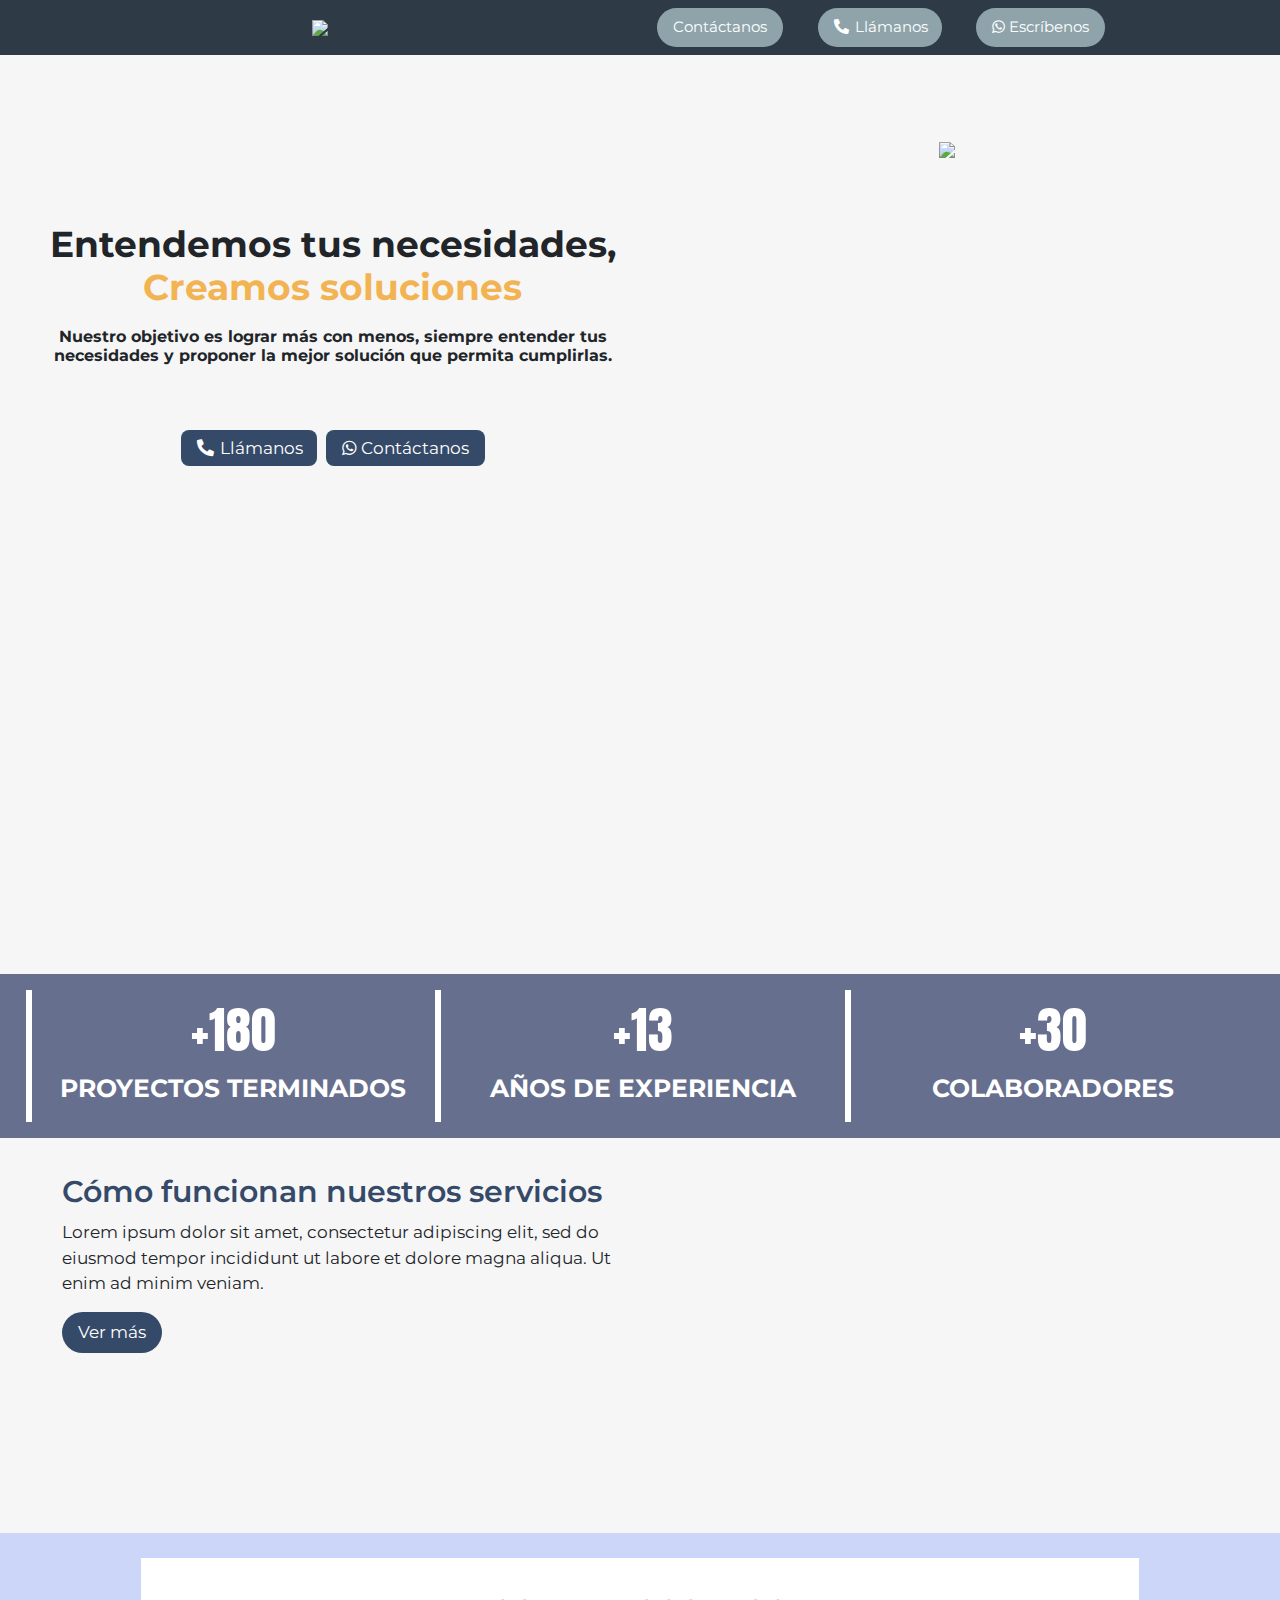
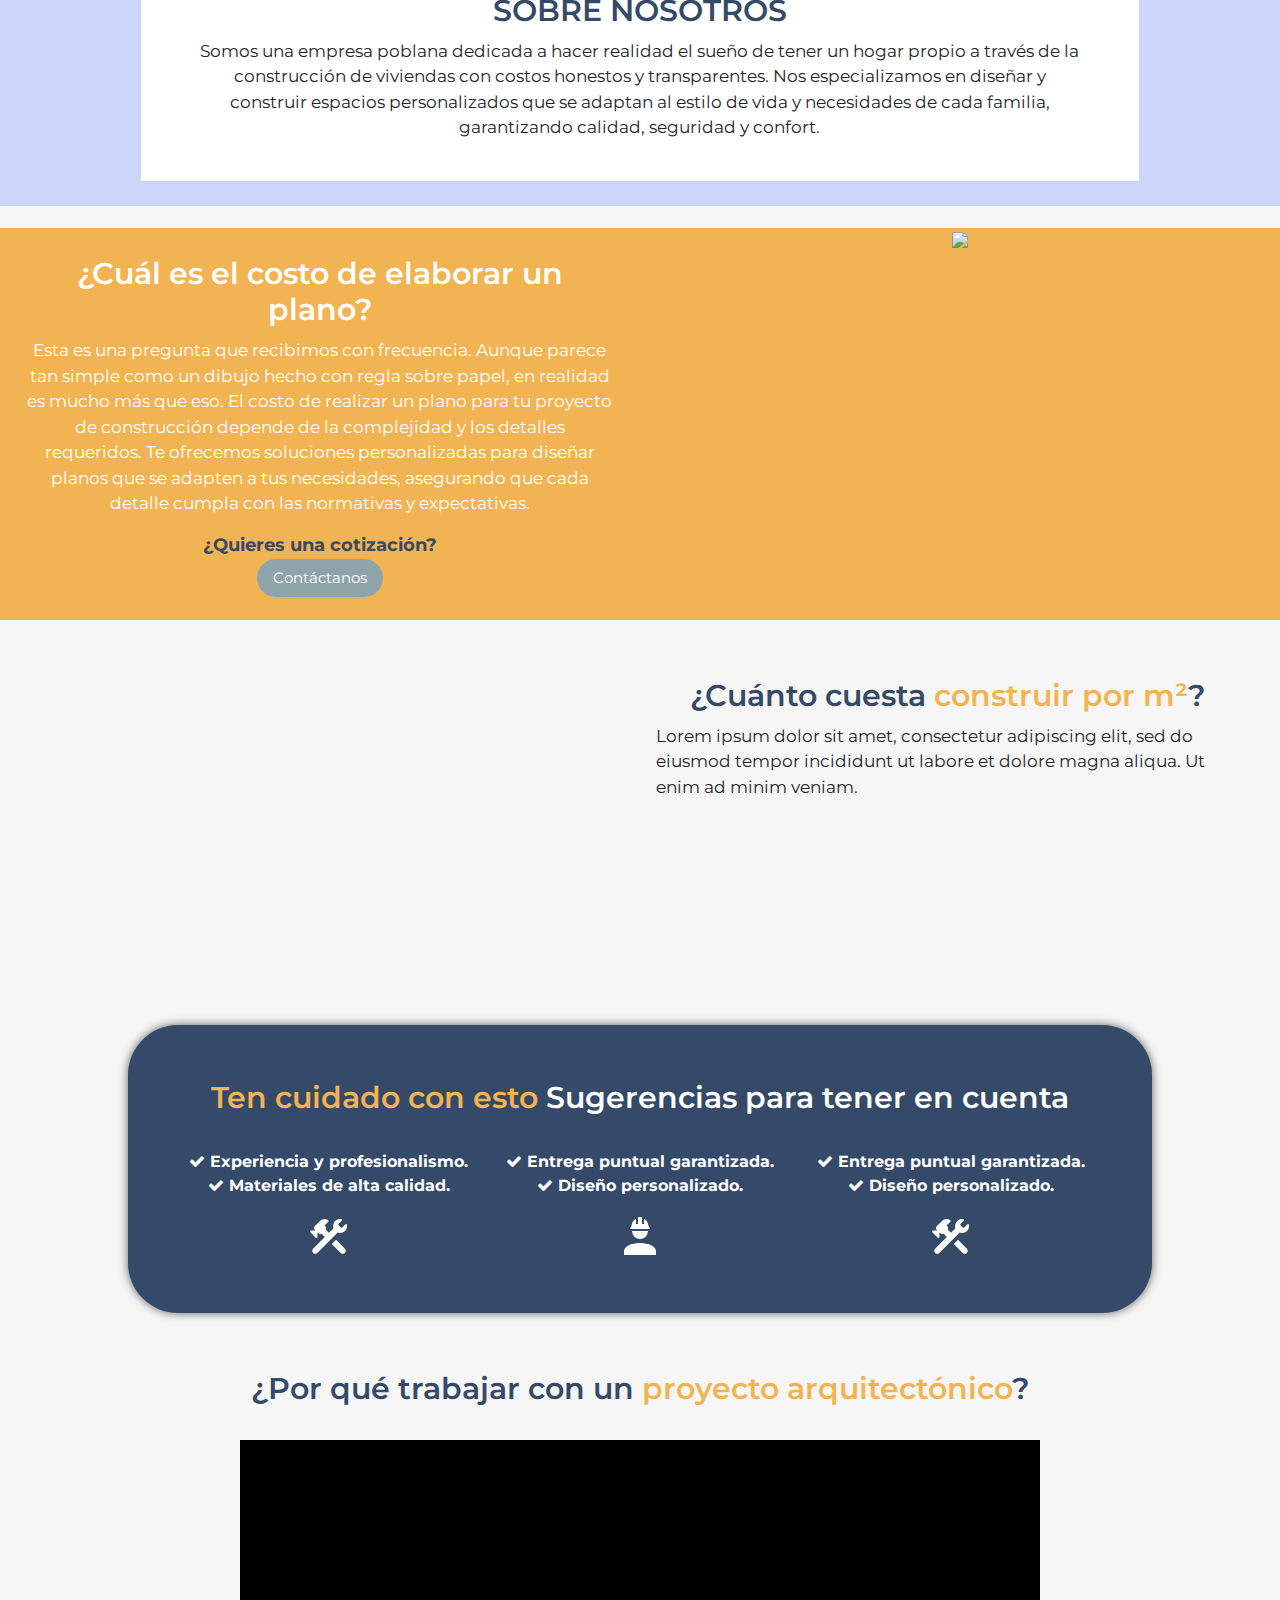
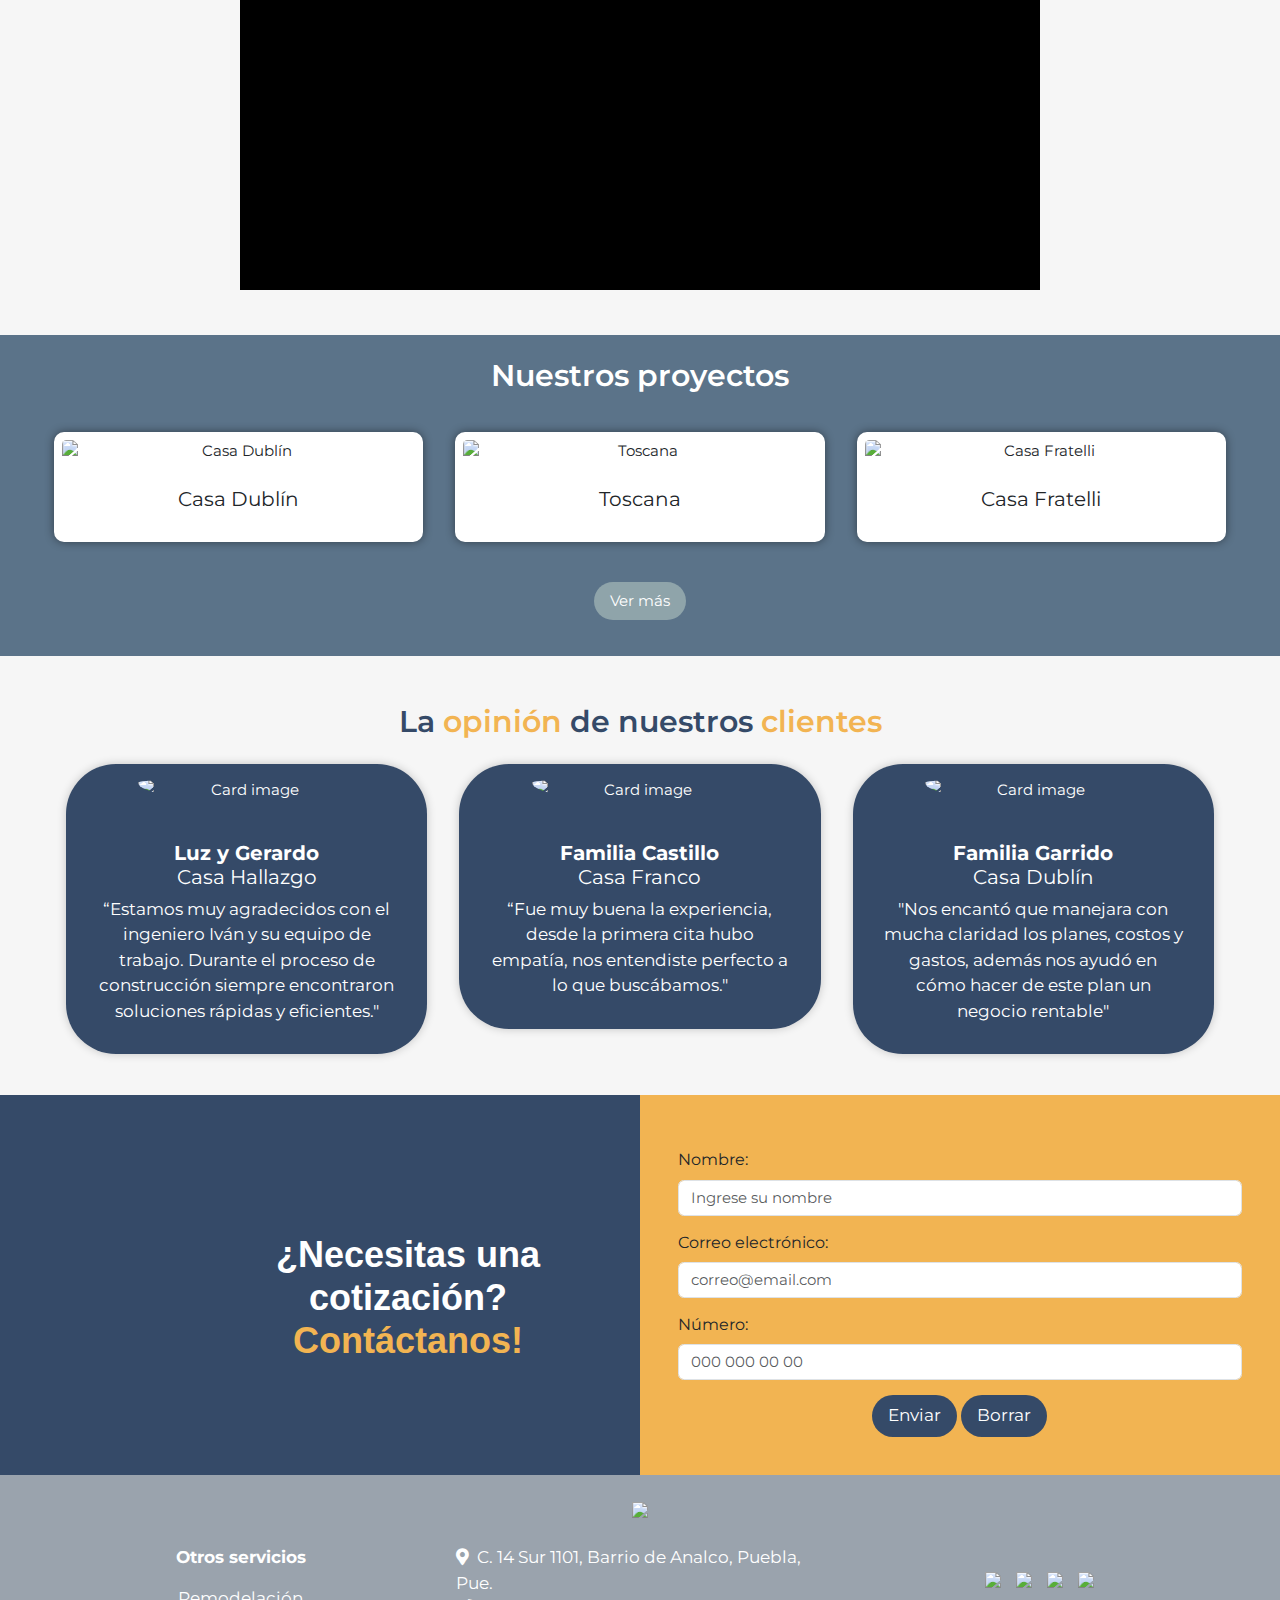
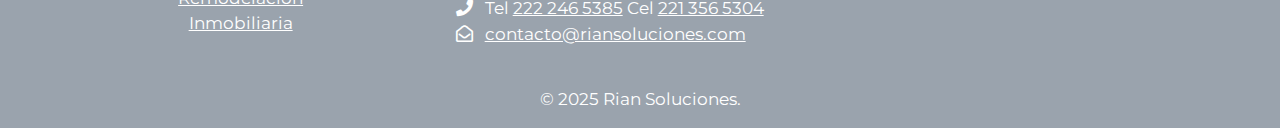
==== index.html @ dcb6c305 "initial commit" ====
<!DOCTYPE html>
<html lang="en">
    <head>
        <meta charset="UTF-8">
        <meta name="viewport" content="width=device-width, initial-scale=1.0">
        <link href="https://cdn.jsdelivr.net/npm/bootstrap@5.3.3/dist/css/bootstrap.min.css" rel="stylesheet">
        <script src="https://cdn.jsdelivr.net/npm/bootstrap@5.3.3/dist/js/bootstrap.bundle.min.js"></script>
        <script src='https://kit.fontawesome.com/a076d05399.js' crossorigin='anonymous'></script>

        <link rel="stylesheet" href="https://www.w3schools.com/w3css/4/w3.css">

        <link rel="stylesheet" href="https://www.w3schools.com/lib/w3-theme-blue-grey.css">

        <link rel="stylesheet" href="https://cdnjs.cloudflare.com/ajax/libs/font-awesome/5.15.1/css/all.min.css"> <!-- ContactoIcons -->
        <link rel="stylesheet" href="https://cdnjs.cloudflare.com/ajax/libs/font-awesome/4.7.0/css/font-awesome.min.css">

        <script src="https://code.jquery.com/jquery-3.6.0.min.js"></script>

        <script src="script.js"></script>
        <link rel="stylesheet" type="text/css" href="index.css" href="https://fonts.google.com/specimen/Montserrat">
        <title>Rian Soluciones</title>
        <link rel="icon" type="image/png" href="https://riansoluciones.com/wp-content/uploads/2025/01/1_LOGO_Blanco.png">
    </head>

    <header class="header-bg">
        <!----- BARRA CON LOGO ----->
        <div class="w3-top">
            <div class="w3-bar w3-center nav">
                <a href="" style="width:50%" class="w3-bar-item w3-mobile">
                    <img src="https://riansoluciones.com/wp-content/uploads/2025/01/2_LOGO_Color_envolvente.png"></a> 

                <a href="#contacto" style="width:12.5%" class="w3-bar-item">
                    <input type="button" class="w3-btn w3-round-xxlarge bContact" value="Contáctanos"></a>

                <a href="tel:+2222465385" style="width:12.5%" class="w3-bar-item">
                    <button type="submit" class="w3-btn w3-round-xxlarge bContact"><i class='fas fa-phone fa-flip-horizontal'></i> Llámanos
                    </button></a>

                <a href="https://wa.me/2213565304" style="width:12.5%" class="w3-bar-item">
                    <button type="submit" class="w3-btn w3-round-xxlarge bContact"><i class="fa fa-whatsapp"></i> Escríbenos 
                    </button></a>
            </div>
        </div>

        <!----- TEXTO DE HEADER ----->
        <div class="w3-row sec1">
            <div class="w3-container w3-half">
                <br>
                <h1><b>Entendemos tus necesidades,
                <span class="yellow">Creamos soluciones</b></span>
                
                <p><b>Nuestro objetivo es lograr más con menos, siempre entender tus necesidades y proponer 
                        la mejor solución que permita cumplirlas.</b>
                </p>
                <br>
                <a href="tel:+2222465385">
                    <button type="submit" class="w3-btn w3-round-large btndark"><i class='fas fa-phone fa-flip-horizontal'></i> Llámanos
                    </button></a>
                <a href="https://wa.me/2213565304">
                    <button type="submit" class="w3-btn w3-round-large btndark"><i class="fa fa-whatsapp"></i> Contáctanos
                    </button></a>
            </div>
            <div class="w3-container w3-half">
                <img src="https://riansoluciones.com/wp-content/uploads/2025/01/Ingeniero-Ivan-Sotomayor-CELULAR.png">
            </div>
        </div>   
    </header>

    <body>
        <!-- Botón para desplazarse hacia arriba -->
        <a href="javascript:void(0);" class="ir-arriba" title="Volver arriba">
            <span>      
                <i class='fas fa-arrow-alt-circle-up' style='font-size:36px'></i>
            </span>
        </a>

        <!----- PANEL DE DATOS ----->
        <br>
        <div class="panel">
            <div class="w3-row">
                <div class="w3-third w3-container w3-panel w3-leftbar w3-border-white">
                    <h1>+180</h1>
                    <p>PROYECTOS TERMINADOS</p>
                </div>
                <div class="w3-third w3-container w3-panel w3-leftbar w3-border-white">
                    <h1>+13</h1>
                    <p>AÑOS DE EXPERIENCIA</p>
                </div>
                <div class="w3-third w3-container w3-panel w3-leftbar w3-border-white">
                    <h1>+30</h1>
                    <p>COLABORADORES</p>
                </div>
            </div>
        </div>

        <!----- NUESTRA OFERTA ----->
        <div class="w3-row">
            <div class="w3-container w3-half oferta">
                <h2>Cómo funcionan nuestros servicios</h2>
                <p>Lorem ipsum dolor sit amet, consectetur adipiscing elit, sed do eiusmod tempor incididunt ut 
                    labore et dolore magna aliqua. Ut enim ad minim veniam.</p>
                <a href="https://riansoluciones.com/"><button type="submit" class="w3-btn w3-round-xxlarge btndark">Ver más</button></a>  
            </div>
            <div class="w3-container w3-half">
                <div class="w3-container mt-3 video-container">
                    <iframe src="https://www.youtube.com/embed/3kvuaKeFEVU?si=jJ-OcAjcZZ4ASz_2" title="YouTube video player" frameborder="0" allow="accelerometer; autoplay; clipboard-write; encrypted-media; gyroscope; picture-in-picture; web-share" referrerpolicy="strict-origin-when-cross-origin" allowfullscreen></iframe>
                </div>
            </div>
        </div>

        <!----- SOBRE NOSOTROS ----->
        <div class="about w3-container">
            <center>
            <div class="about_text">
                <h2>SOBRE NOSOTROS</h2>
                <p>Somos una empresa poblana dedicada a hacer realidad el sueño de tener un hogar propio a través de la construcción 
                de viviendas con costos honestos y transparentes. Nos especializamos en diseñar y construir espacios personalizados
                que se adaptan al estilo de vida y necesidades de cada familia, garantizando calidad, seguridad y confort.
            </p>
            </div>
            </center>
        </div>
        <br>

        <!----- ¿CUANTO CUESTA UN PLANO? ----->
        <div class="elg">
            <div class="w3-row">
                <div class="w3-container w3-half">
                    <h2>¿Cuál es el costo de elaborar un plano?</h2>
                    <p>Esta es una pregunta que recibimos con frecuencia. Aunque parece tan simple como un dibujo 
                        hecho con regla sobre papel, en realidad es mucho más que eso. El costo de realizar un plano 
                        para tu proyecto de construcción depende de la complejidad y los detalles requeridos. 
                        Te ofrecemos soluciones personalizadas para diseñar planos que se adapten a tus necesidades, 
                        asegurando que cada detalle cumpla con las normativas y expectativas. </p>
                    <span style="color: #354a68; font-size: 18px;"><b>¿Quieres una cotización?</b></span>
                    <br>
                    <a href="#contacto" style="width:50%; margin-bottom: 2%;" class="w3-bar-item">
                        <input type="button" class="w3-btn w3-round-xxlarge bContact" value="Contáctanos"></a>
                    <br><br>
                </div>
                <div class="w3-container w3-half">
                    <img src="https://riansoluciones.com/wp-content/uploads/2023/03/pexels-matej-716661-scaled.jpg" 
                    style="width: 100%; height: auto;">  
                </div>
            </div>
        </div>
        <br>

        <!----- CONSTRUIR MI TERRENO ----->
        <div class="w3-row">
            <div class="w3-container w3-half oferta">                 
                <div class="w3-container mt-3 video-container">
                    <iframe 
                        src="https://www.youtube.com/embed/_MkeaBn0MGk?si=TuekIacD4aAwFY5-" 
                        title="YouTube video player" 
                        frameborder="0" 
                        allow="accelerometer; autoplay; clipboard-write; encrypted-media; gyroscope; picture-in-picture; web-share" 
                        referrerpolicy="strict-origin-when-cross-origin" 
                        allowfullscreen>
                    </iframe>
                </div>
            </div>
            <div class="w3-container w3-half">
                <center>
                <h2>
                    ¿Cuánto cuesta <span class="yellow">construir por m²</span>?
                </h2>
                </center> 
                <p>Lorem ipsum dolor sit amet, consectetur adipiscing elit, sed do eiusmod tempor incididunt ut 
                    labore et dolore magna aliqua. Ut enim ad minim veniam.</p>
                <br>
            </div>
        </div>

        <!----- SUGERENCIAS ----->
        <center>
        <div class="tips">
            <div class="w3-row">
                <h2><span class="yellow">Ten cuidado con esto</span>
                    Sugerencias para tener en cuenta</h2>
                <br>
                <div class="w3-third w3-container">
                    <dl>
                        <dt><i class="fa fa-check"></i> Experiencia y profesionalismo.</dt>
                        <dt><i class="fa fa-check"></i> Materiales de alta calidad.</dt>
                    </dl>
                    <span class="material-symbols--construction-rounded"></span>
                </div>
                <div class="w3-third w3-container">
                    <dl>
                       <dt><i class="fa fa-check"></i> Entrega puntual garantizada.</dt>
                       <dt><i class="fa fa-check"></i> Diseño personalizado.</dt>
                    </dl>
                    <span class="mdi--construction"></span>
                </div>
                <div class="w3-third w3-container">
                    <dl>
                        <dt><i class="fa fa-check"></i> Entrega puntual garantizada.</dt>
                        <dt><i class="fa fa-check"></i> Diseño personalizado.</dt>
                    </dl>
                    <span class="material-symbols--construction-rounded"></span>
                </div>
            </div>
        </div>
        </center>
        <br>

        <!----- PROYECTO ARQUITECTONICO ----->
        <div class="w3-container">
            <center>
            <h2>
                ¿Por qué trabajar con un <span class="yellow">proyecto arquitectónico</span>?
            </h2>
            <br>
            <div class="video-container2">
                <iframe src="https://www.youtube.com/embed/G6NBav-CPsU?si=XUGkase1S0qkNntA" 
                        title="YouTube video player" 
                        frameborder="0" 
                        allow="accelerometer; autoplay; clipboard-write; encrypted-media; gyroscope; picture-in-picture; web-share" 
                        referrerpolicy="strict-origin-when-cross-origin" 
                        allowfullscreen></iframe>
            </div>
        </center> 
        </div>
        <br><br>

        <!----- NUESTROS PROYECTOS ----->
        <div class="galery">
            <center>
                <h2>Nuestros proyectos</h2>
                <div class="w3-row">
                    <div class="w3-third w3-container">
                        <div class="card mx-auto mb-3 image-effect project-card" data-project="dublin">
                            <img class="card-img-top" src="https://riansoluciones.com/wp-content/uploads/2023/01/DUBLIN-PORT.png" 
                            alt="Casa Dublín" style="width: 100%;">
                            <div class="card-body text-center">
                                <h4 class="card-title">Casa Dublín</h4>
                            </div>
                        </div>
                    </div>
                    <div class="w3-third w3-container">
                        <div class="card mx-auto mb-3 image-effect project-card" data-project="toscana">
                            <img class="card-img-top" src="https://riansoluciones.com/wp-content/uploads/2023/01/TOSCANA-PORT.png" 
                            alt="Toscana" style="width: 100%;">
                            <div class="card-body text-center">
                                <h4 class="card-title">Toscana</h4>
                            </div>
                        </div>
                    </div>
                    <div class="w3-third w3-container">
                        <div class="card mx-auto mb-3 image-effect project-card" data-project="fratelli">
                            <img class="card-img-top" src="https://riansoluciones.com/wp-content/uploads/2023/01/CUETARA.png"
                            alt="Casa Fratelli" style="width: 100%;">
                            <div class="card-body text-center">
                                <h4 class="card-title">Casa Fratelli</h4>
                            </div>
                        </div>
                    </div>
                </div>
            <a href="https://riansoluciones.com/galeria-de-proyectos/">
                <button type="submit" class="w3-btn w3-round-xxlarge bContact">Ver más</button>
            </a>
            <br><br>
        </center>
        </div>

        <!----- MODAL CON CARRUSEL ----->
        <center>
        <div class="modal fade" id="imageCarouselModal" tabindex="-1" aria-labelledby="carouselModalLabel" aria-hidden="true">
            <div class="modal-dialog modal-dialog-centered">
                <div class="modal-content">
                    <div class="modal-body text-center">
                        <div id="carouselExample" class="carousel slide" data-bs-ride="carousel">
                            <div class="carousel-inner" id="carousel-images"></div>
                            <button class="carousel-control-prev" type="button" data-bs-target="#carouselExample" data-bs-slide="prev">
                                <span class="carousel-control-prev-icon" aria-hidden="true"></span>
                            </button>
                            <button class="carousel-control-next" type="button" data-bs-target="#carouselExample" data-bs-slide="next">
                                <span class="carousel-control-next-icon" aria-hidden="true"></span>
                            </button>
                        </div>
                    </div>
                </div>
            </div>
        </div>
        </center>
        <br>

        <!----- OPINIÓN CLIENTES ----->
        <div class="clientes">
            <h2>
                La <span class="yellow">opinión</span> de nuestros 
                <span class="yellow">clientes</span>
            </h2>
            <div class="w3-row">
                <div class="w3-third w3-container">
                    <div class="card mx-auto mb-3 w3-theme-l1">

                        <img class="card-img-top w3-circle" src="https://riansoluciones.com/wp-content/uploads/2025/01/Captura-de-pantalla-2025-01-31-124054.png" 
                        alt="Card image" style="width: 60%;">

                        <div class="card-body text-center">
                        <div class="card-body">
                        <h4 class="card-title"><b>Luz y Gerardo</b>
                            <br>Casa Hallazgo</h4>
                        <p class="card-text">“Estamos muy agradecidos con el ingeniero Iván y su equipo de trabajo. 
                            Durante el proceso de construcción siempre encontraron soluciones rápidas y eficientes."</p>
                        </div>
                        </div>
                    </div>
                </div>
                <div class="w3-third w3-container">
                    <div class="card mx-auto mb-3">

                        <img class="card-img-top w3-circle" src="https://riansoluciones.com/wp-content/uploads/2023/02/cropped-yasen.png" 
                        alt="Card image" style="width: 60%;">

                        <div class="card-body text-center">
                        <div class="card-body">
                        <h4 class="card-title"><b>Familia Castillo</b>
                            <br>Casa Franco</h4>
                        <p class="card-text">“Fue muy buena la experiencia, desde la primera cita hubo empatía, nos entendiste perfecto a lo que buscábamos."</p>
                        </div>
                        </div>
                    </div>
                </div>
                <div class="w3-third w3-container">
                    <div class="card mx-auto mb-3 w3-theme-l1">

                        <img class="card-img-top w3-circle" src="https://riansoluciones.com/wp-content/uploads/2023/02/Dublin-1.png"
                        alt="Card image" style="width: 60%;">

                        <div class="card-body text-center">
                        <div class="card-body">
                            <h4 class="card-title"><b>Familia Garrido</b>
                                <br>Casa Dublín</h4>
                            <p class="card-text">"Nos encantó que manejara con mucha claridad los planes, costos y gastos, además 
                                nos ayudó en cómo hacer de este plan un negocio rentable"</p>
                        </div>
                        </div>
                    </div>
                </div>
            </div>
        </div>

        <!----- FORMULARIO DE CONTACTO FINAL ----->
        <div id="contacto" class="end">
            <div class="w3-row">
                <div class="text w3-half w3-container ">
                    <h1>
                    <b>¿Necesitas una cotización?
                    <span class="yellow">Contáctanos!</span></b>
                    </h1>
                </div>
                <div class="w3-half w3-container form2">
                    <form id="contactForm" action="https://formspree.io/f/xgvokgdd" method="POST">
                        <div class="mb-3 mt-3">
                            <label for="name" class="form-label">Nombre:</label>
                            <input type="text" class="form-control" id="name" placeholder="Ingrese su nombre" name="name" required>
                        </div>
                        <div class="mb-3">
                            <label for="email" class="form-label">Correo electrónico:</label>
                            <input type="email" class="form-control" id="email" placeholder="correo@email.com" name="email" required>
                        </div>
                        <div class="mb-3 mt-3">
                            <label for="num" class="form-label">Número:</label>
                            <input type="text" class="form-control" id="num" placeholder="000 000 00 00" name="num" required>
                        </div>
                        <center>
                            <button type="submit" class="w3-btn w3-round-xxlarge btndark">Enviar</button>
                            <button type="reset" class="w3-btn w3-round-xxlarge btndark">Borrar</button>
                        </center>
                    </form>
                </div>
            </div>
        </div>

    </body>

    <!----- FOOTER ----->
    <footer>
        <div class="w3-container">
            <br>
                <center><img src="https://riansoluciones.com/wp-content/uploads/2025/01/1_LOGO_Blanco.png" style="width: 10%;"></center>
            <div class="w3-row">
                <div class="w3-third w3-container">
                    <center>
                    <p><b>Otros servicios</b></p></a>
                    <p><a href="https://riansoluciones.com/">Remodelación
                    <br>Inmobiliaria</a></p>
                    </center>
                </div>
                <div class="w3-third w3-container">
                    <p>
                        <i class="fas fa-map-marker-alt" ></i>C. 14 Sur 1101, Barrio de Analco, Puebla, Pue.
                        <br><i class='fas fa-phone'></i> Tel <a href="tel:+2222465385">222 246 5385</a> Cel <a href="https://wa.me/2213565304">221 356 5304</a>
                        <br><i class='far fa-envelope-open'></i> <a href="mailto:contacto@riansoluciones.com">contacto@riansoluciones.com</a>
                    </p>
                </div>
                <div class="w3-third w3-container">
                    <center>
                    <br>
                    <a href="https://www.instagram.com/riansoluciones/"><img src="https://riansoluciones.com/wp-content/uploads/2023/08/instagram-2.png" style="width: 10%; margin-right: 3%;"></a>

                    <a href="https://www.facebook.com/riansoluciones"><img src="https://riansoluciones.com/wp-content/uploads/2023/08/facebook-2.png" style="width: 10%; margin-right: 3%;"></a>

                    <a href="https://www.youtube.com/channel/UC0mhnen-j2heW1OD36TzG1Q"><img src="https://riansoluciones.com/wp-content/uploads/2023/08/youtube-3.png" style="width: 9%; margin-right: 3%;"></a>

                    <a href="https://www.tiktok.com/@riansoluciones"><img src="https://riansoluciones.com/wp-content/uploads/2023/08/tik-tok-2.png" style="width: 10%;"></a>
                    </center>
                </div>
            </div>
            <center><p>© 2025 Rian Soluciones.</p></center>
        </div>
    </footer>

</html>
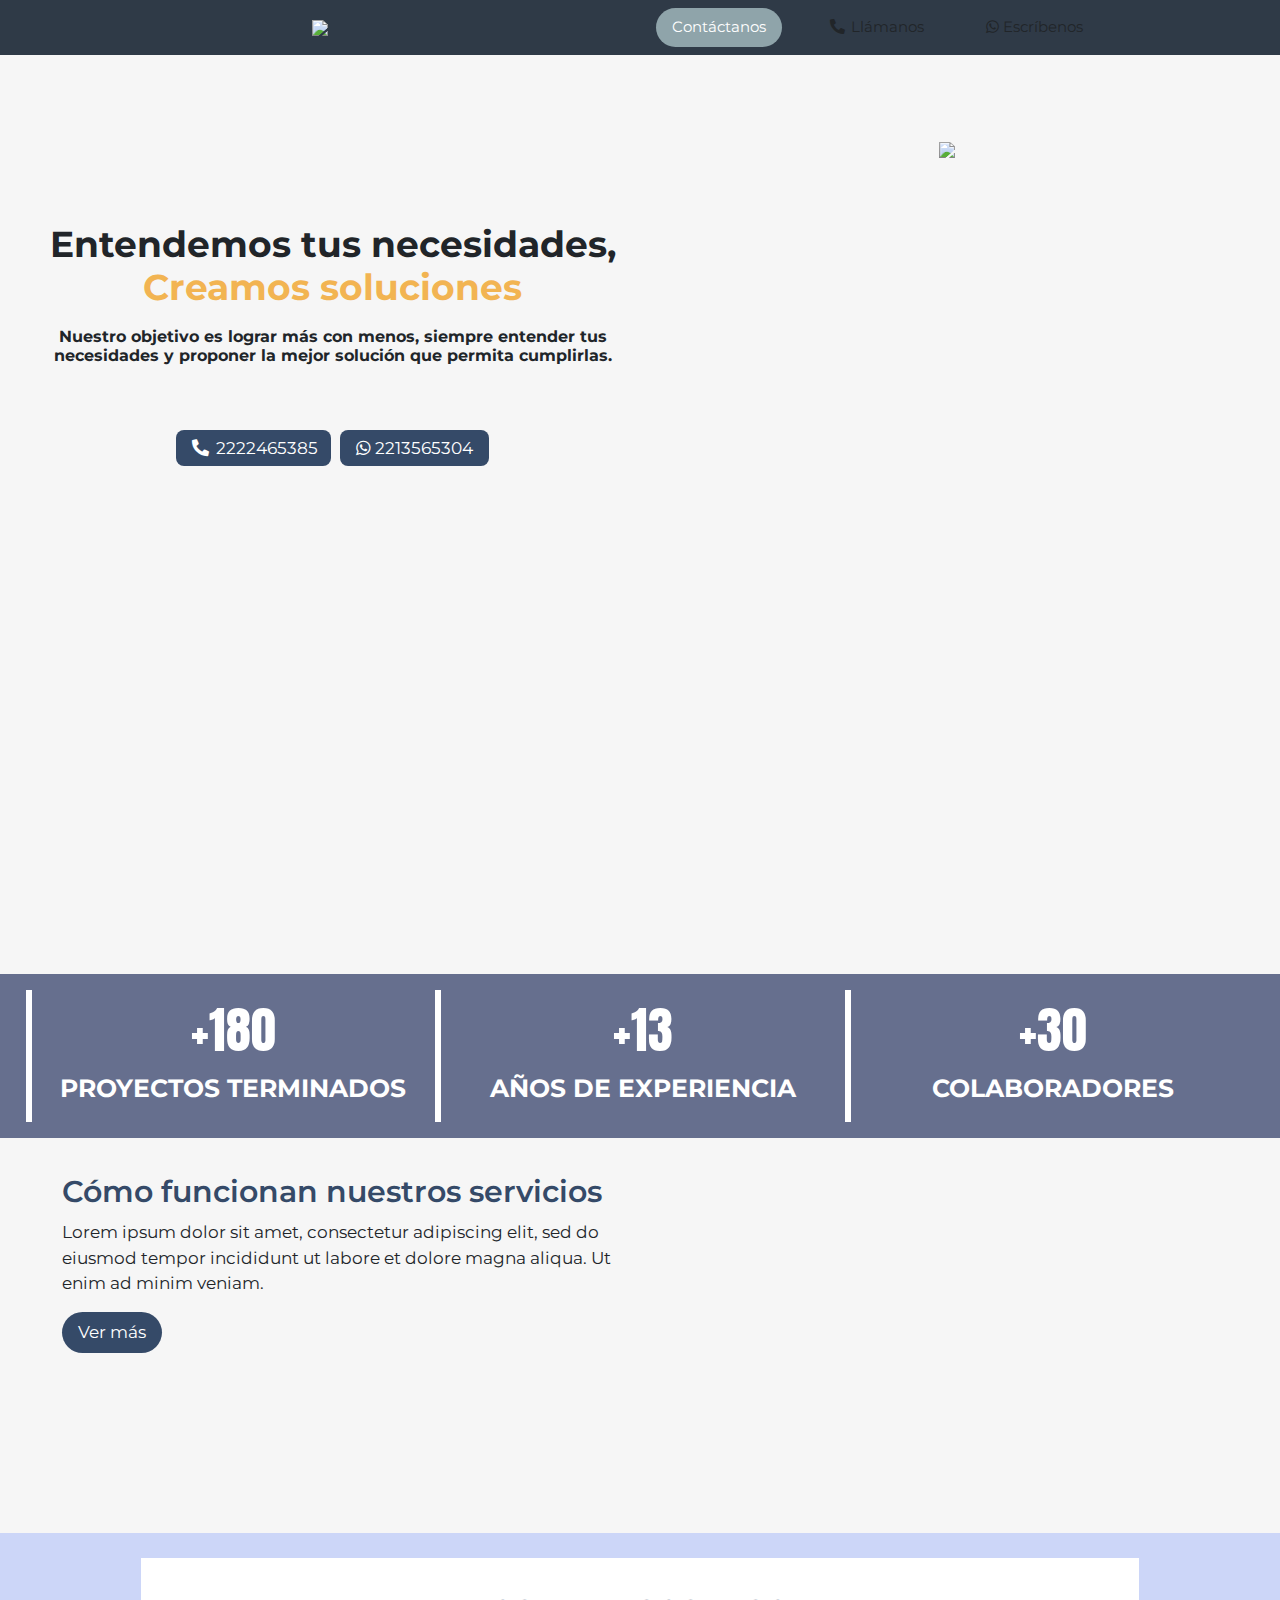
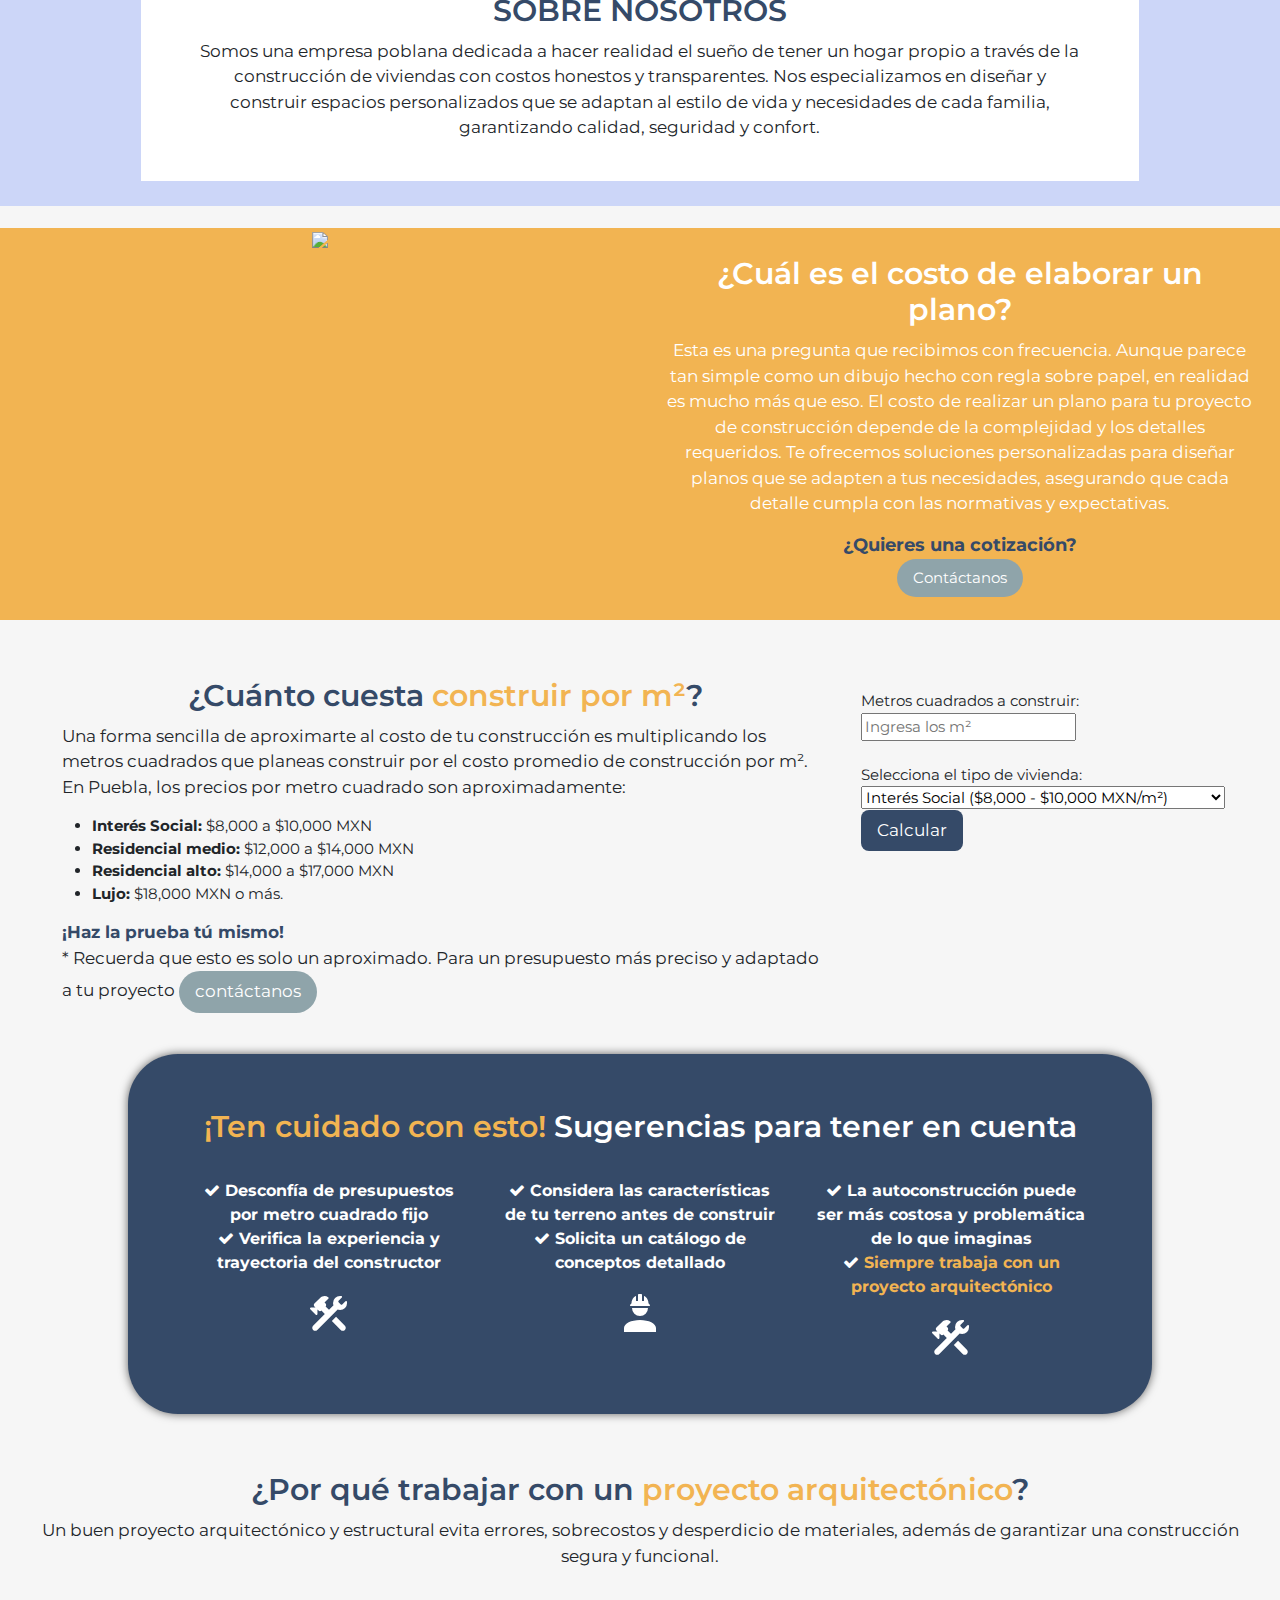
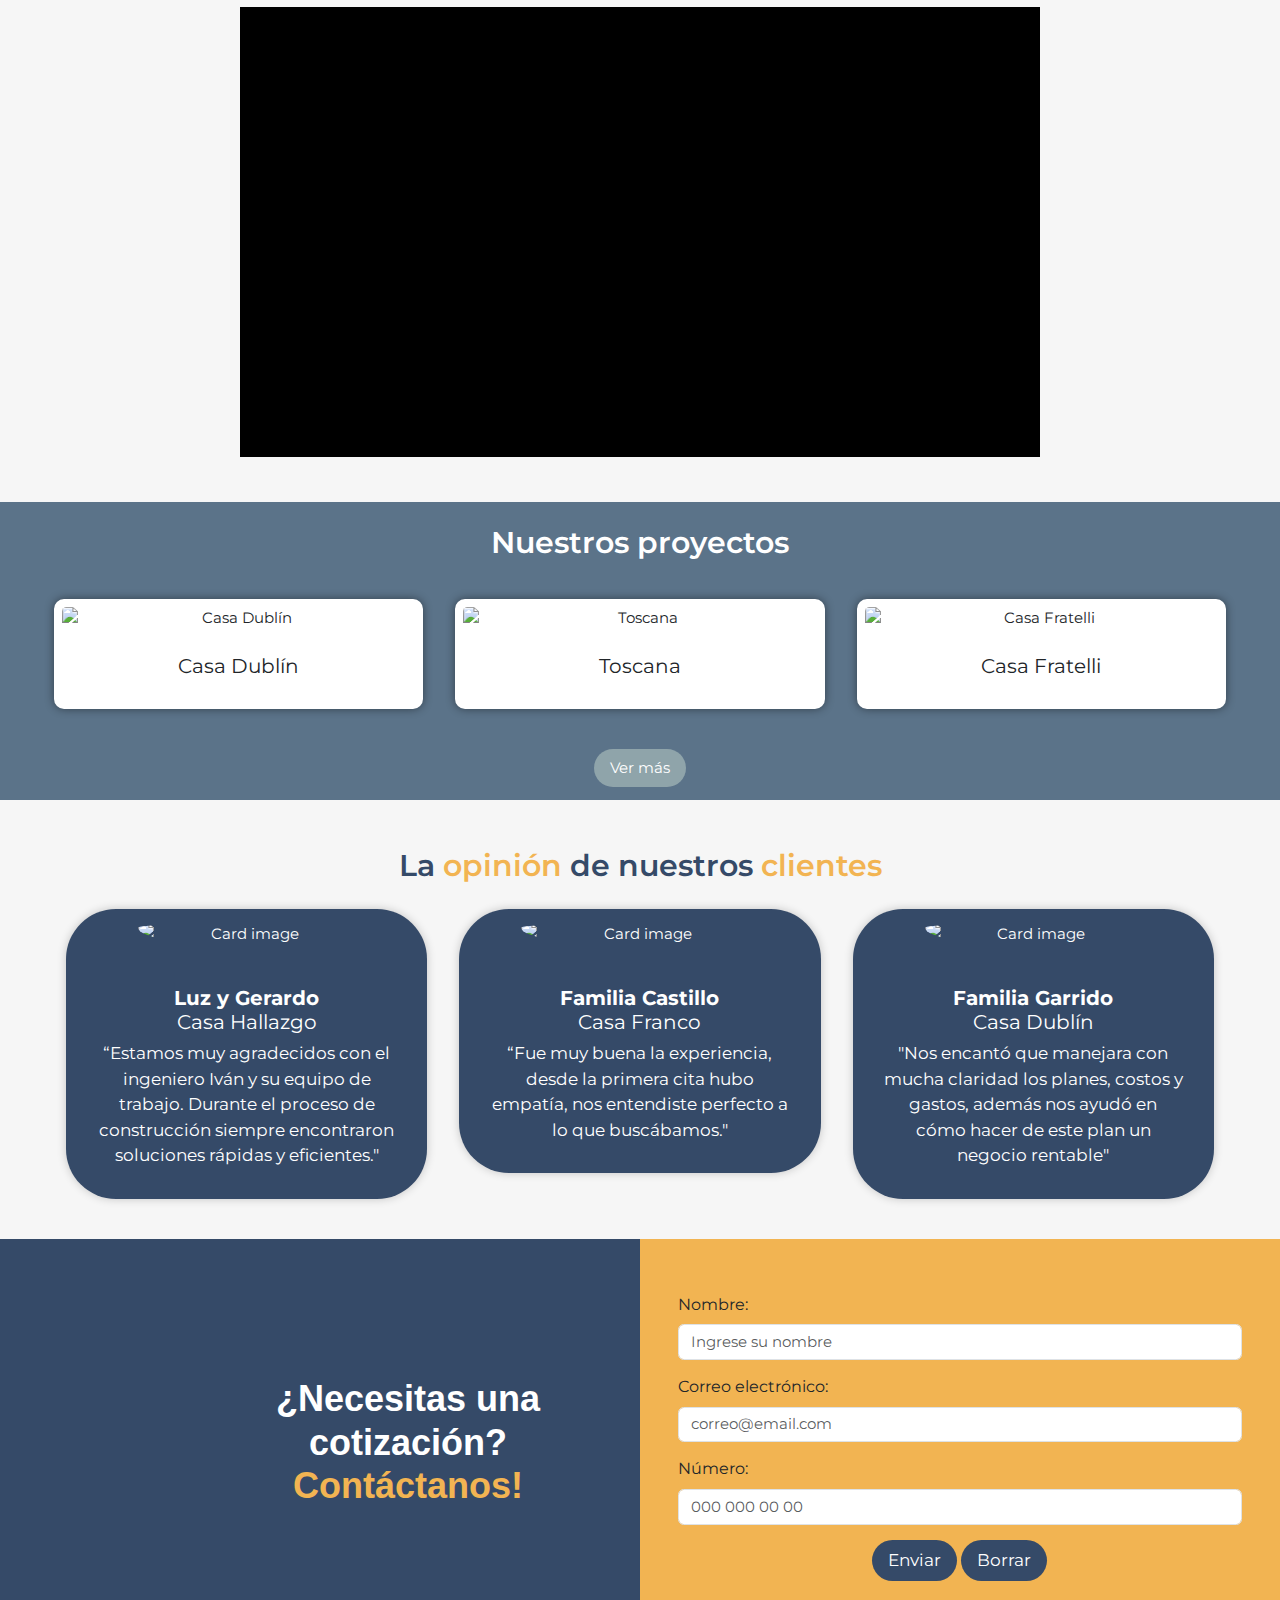
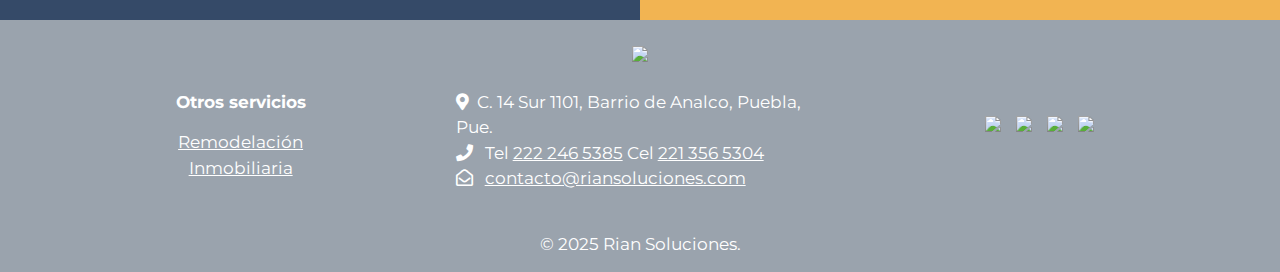
==== commit 2acbad5b: "initial commit" ====
--- a/index.html
+++ b/index.html
@@ -29,19 +29,19 @@
                 <a href="" style="width:50%" class="w3-bar-item w3-mobile">
                     <img src="https://riansoluciones.com/wp-content/uploads/2025/01/2_LOGO_Color_envolvente.png"></a> 
 
-                <a href="#contacto" style="width:12.5%" class="w3-bar-item">
+                <a href="#contacto" class="w3-bar-item">
                     <input type="button" class="w3-btn w3-round-xxlarge bContact" value="Contáctanos"></a>
 
-                <a href="tel:+2222465385" style="width:12.5%" class="w3-bar-item">
-                    <button type="submit" class="w3-btn w3-round-xxlarge bContact"><i class='fas fa-phone fa-flip-horizontal'></i> Llámanos
+                <a href="tel:+2222465385" class="w3-bar-item ">
+                    <button type="submit" class="w3-btn w3-round-xxlarge bContact2"><i class='fas fa-phone fa-flip-horizontal'></i> Llámanos
                     </button></a>
 
-                <a href="https://wa.me/2213565304" style="width:12.5%" class="w3-bar-item">
-                    <button type="submit" class="w3-btn w3-round-xxlarge bContact"><i class="fa fa-whatsapp"></i> Escríbenos 
+                <a href="https://wa.me/2213565304" class="w3-bar-item ">
+                    <button type="submit" class="w3-btn w3-round-xxlarge bContact2"><i class="fa fa-whatsapp"></i> Escríbenos
                     </button></a>
             </div>
         </div>
-
+        
         <!----- TEXTO DE HEADER ----->
         <div class="w3-row sec1">
             <div class="w3-container w3-half">
@@ -54,10 +54,10 @@
                 </p>
                 <br>
                 <a href="tel:+2222465385">
-                    <button type="submit" class="w3-btn w3-round-large btndark"><i class='fas fa-phone fa-flip-horizontal'></i> Llámanos
+                    <button type="submit" class="w3-btn w3-round-large btndark"><i class='fas fa-phone fa-flip-horizontal'></i> 2222465385
                     </button></a>
                 <a href="https://wa.me/2213565304">
-                    <button type="submit" class="w3-btn w3-round-large btndark"><i class="fa fa-whatsapp"></i> Contáctanos
+                    <button type="submit" class="w3-btn w3-round-large btndark"><i class="fa fa-whatsapp"></i> 2213565304
                     </button></a>
             </div>
             <div class="w3-container w3-half">
@@ -125,6 +125,10 @@
         <!----- ¿CUANTO CUESTA UN PLANO? ----->
         <div class="elg">
             <div class="w3-row">
+                <div class="w3-container w3-half">
+                    <img src="https://riansoluciones.com/wp-content/uploads/2023/03/pexels-matej-716661-scaled.jpg" 
+                    style="width: 100%; height: auto;"> 
+                </div>
                 <div class="w3-container w3-half">
                     <h2>¿Cuál es el costo de elaborar un plano?</h2>
                     <p>Esta es una pregunta que recibimos con frecuencia. Aunque parece tan simple como un dibujo 
@@ -138,36 +142,52 @@
                         <input type="button" class="w3-btn w3-round-xxlarge bContact" value="Contáctanos"></a>
                     <br><br>
                 </div>
-                <div class="w3-container w3-half">
-                    <img src="https://riansoluciones.com/wp-content/uploads/2023/03/pexels-matej-716661-scaled.jpg" 
-                    style="width: 100%; height: auto;">  
-                </div>
             </div>
         </div>
         <br>
 
         <!----- CONSTRUIR MI TERRENO ----->
         <div class="w3-row">
-            <div class="w3-container w3-half oferta">                 
-                <div class="w3-container mt-3 video-container">
-                    <iframe 
-                        src="https://www.youtube.com/embed/_MkeaBn0MGk?si=TuekIacD4aAwFY5-" 
-                        title="YouTube video player" 
-                        frameborder="0" 
-                        allow="accelerometer; autoplay; clipboard-write; encrypted-media; gyroscope; picture-in-picture; web-share" 
-                        referrerpolicy="strict-origin-when-cross-origin" 
-                        allowfullscreen>
-                    </iframe>
-                </div>
-            </div>
-            <div class="w3-container w3-half">
+            <div class="w3-container w3-twothird oferta">
                 <center>
-                <h2>
-                    ¿Cuánto cuesta <span class="yellow">construir por m²</span>?
-                </h2>
+                <h2>¿Cuánto cuesta <span class="yellow">construir por m²</span>?</h2>
                 </center> 
-                <p>Lorem ipsum dolor sit amet, consectetur adipiscing elit, sed do eiusmod tempor incididunt ut 
-                    labore et dolore magna aliqua. Ut enim ad minim veniam.</p>
+                    <p> 
+                        Una forma sencilla de aproximarte al costo de tu construcción es multiplicando los metros cuadrados que planeas 
+                        construir por el costo promedio de construcción por m². En Puebla, los precios por metro cuadrado son aproximadamente:
+                        <ul>
+                            <li><b>Interés Social:</b> $8,000 a $10,000 MXN</li>
+                            <li><b>Residencial medio:</b> $12,000 a $14,000 MXN</li>
+                            <li><b>Residencial alto:</b> $14,000 a $17,000 MXN</li>
+                            <li><b>Lujo:</b> $18,000 MXN o más.</li>
+                        </ul>
+                    </p>
+                    <p>
+                        <span style="color: #354a68;"><b>¡Haz la prueba tú mismo!</b></span>
+                        <br> 
+                        * Recuerda que esto es solo un aproximado. Para un presupuesto más preciso y adaptado a tu proyecto
+                        <a href="#contacto" style="width:50%; " class="w3-bar-item">
+                            <input type="button" class="w3-btn w3-round-xxlarge bContact" value="contáctanos"></a>
+                        <br>
+                    </p>   
+            </div>
+            <div class="w3-container w3-third">
+                <div class="calculator">
+                    <br>
+                    <label for="metros">Metros cuadrados a construir:</label>
+                    <input type="number" id="metros" placeholder="Ingresa los m²" min="1">
+                    <br><br>
+                    <label for="tipo">Selecciona el tipo de vivienda:</label>
+                    <select id="tipo">
+                        <option value="8000-10000">Interés Social ($8,000 - $10,000 MXN/m²)</option>
+                        <option value="12000-14000">Residencial Medio ($12,000 - $14,000 MXN/m²)</option>
+                        <option value="14000-17000">Residencial Alto ($14,000 - $17,000 MXN/m²)</option>
+                        <option value="18000-20000">Lujo ($18,000 MXN/m² o más)</option>
+                    </select>
+                    
+                    <button class="w3-btn w3-round-large btndark" onclick="calcularCosto()">Calcular</button>
+                    <p id="resultado"></p>
+                </div>
                 <br>
             </div>
         </div>
@@ -176,27 +196,27 @@
         <center>
         <div class="tips">
             <div class="w3-row">
-                <h2><span class="yellow">Ten cuidado con esto</span>
+                <h2><span class="yellow">¡Ten cuidado con esto!</span>
                     Sugerencias para tener en cuenta</h2>
                 <br>
                 <div class="w3-third w3-container">
                     <dl>
-                        <dt><i class="fa fa-check"></i> Experiencia y profesionalismo.</dt>
-                        <dt><i class="fa fa-check"></i> Materiales de alta calidad.</dt>
+                        <dt><i class="fa fa-check"></i> Desconfía de presupuestos por metro cuadrado fijo</dt>
+                        <dt><i class="fa fa-check"></i> Verifica la experiencia y trayectoria del constructor </dt>
                     </dl>
                     <span class="material-symbols--construction-rounded"></span>
                 </div>
                 <div class="w3-third w3-container">
                     <dl>
-                       <dt><i class="fa fa-check"></i> Entrega puntual garantizada.</dt>
-                       <dt><i class="fa fa-check"></i> Diseño personalizado.</dt>
+                       <dt><i class="fa fa-check"></i> Considera las características de tu terreno antes de construir </dt>
+                       <dt><i class="fa fa-check"></i> Solicita un catálogo de conceptos detallado</dt>
                     </dl>
                     <span class="mdi--construction"></span>
                 </div>
                 <div class="w3-third w3-container">
                     <dl>
-                        <dt><i class="fa fa-check"></i> Entrega puntual garantizada.</dt>
-                        <dt><i class="fa fa-check"></i> Diseño personalizado.</dt>
+                        <dt><i class="fa fa-check"></i> La autoconstrucción puede ser más costosa y problemática de lo que imaginas </dt>
+                        <dt><i class="fa fa-check"></i> <span class="yellow">Siempre trabaja con un proyecto arquitectónico</span></dt>
                     </dl>
                     <span class="material-symbols--construction-rounded"></span>
                 </div>
@@ -206,11 +226,13 @@
         <br>
 
         <!----- PROYECTO ARQUITECTONICO ----->
-        <div class="w3-container">
+        <div class="w3-container proyarqu">
             <center>
             <h2>
                 ¿Por qué trabajar con un <span class="yellow">proyecto arquitectónico</span>?
             </h2>
+            <p>Un buen proyecto arquitectónico y estructural evita errores, sobrecostos y desperdicio de materiales, 
+                además de garantizar una construcción segura y funcional.</p>
             <br>
             <div class="video-container2">
                 <iframe src="https://www.youtube.com/embed/G6NBav-CPsU?si=XUGkase1S0qkNntA" 
@@ -260,7 +282,7 @@
             <a href="https://riansoluciones.com/galeria-de-proyectos/">
                 <button type="submit" class="w3-btn w3-round-xxlarge bContact">Ver más</button>
             </a>
-            <br><br>
+            <br>
         </center>
         </div>
 
@@ -283,7 +305,7 @@
                 </div>
             </div>
         </div>
-        </center>
+        </center>    
         <br>
 
         <!----- OPINIÓN CLIENTES ----->
@@ -313,7 +335,7 @@
                     <div class="card mx-auto mb-3">
 
                         <img class="card-img-top w3-circle" src="https://riansoluciones.com/wp-content/uploads/2023/02/cropped-yasen.png" 
-                        alt="Card image" style="width: 60%;">
+                        alt="Card image" style="width: 66%;">
 
                         <div class="card-body text-center">
                         <div class="card-body">
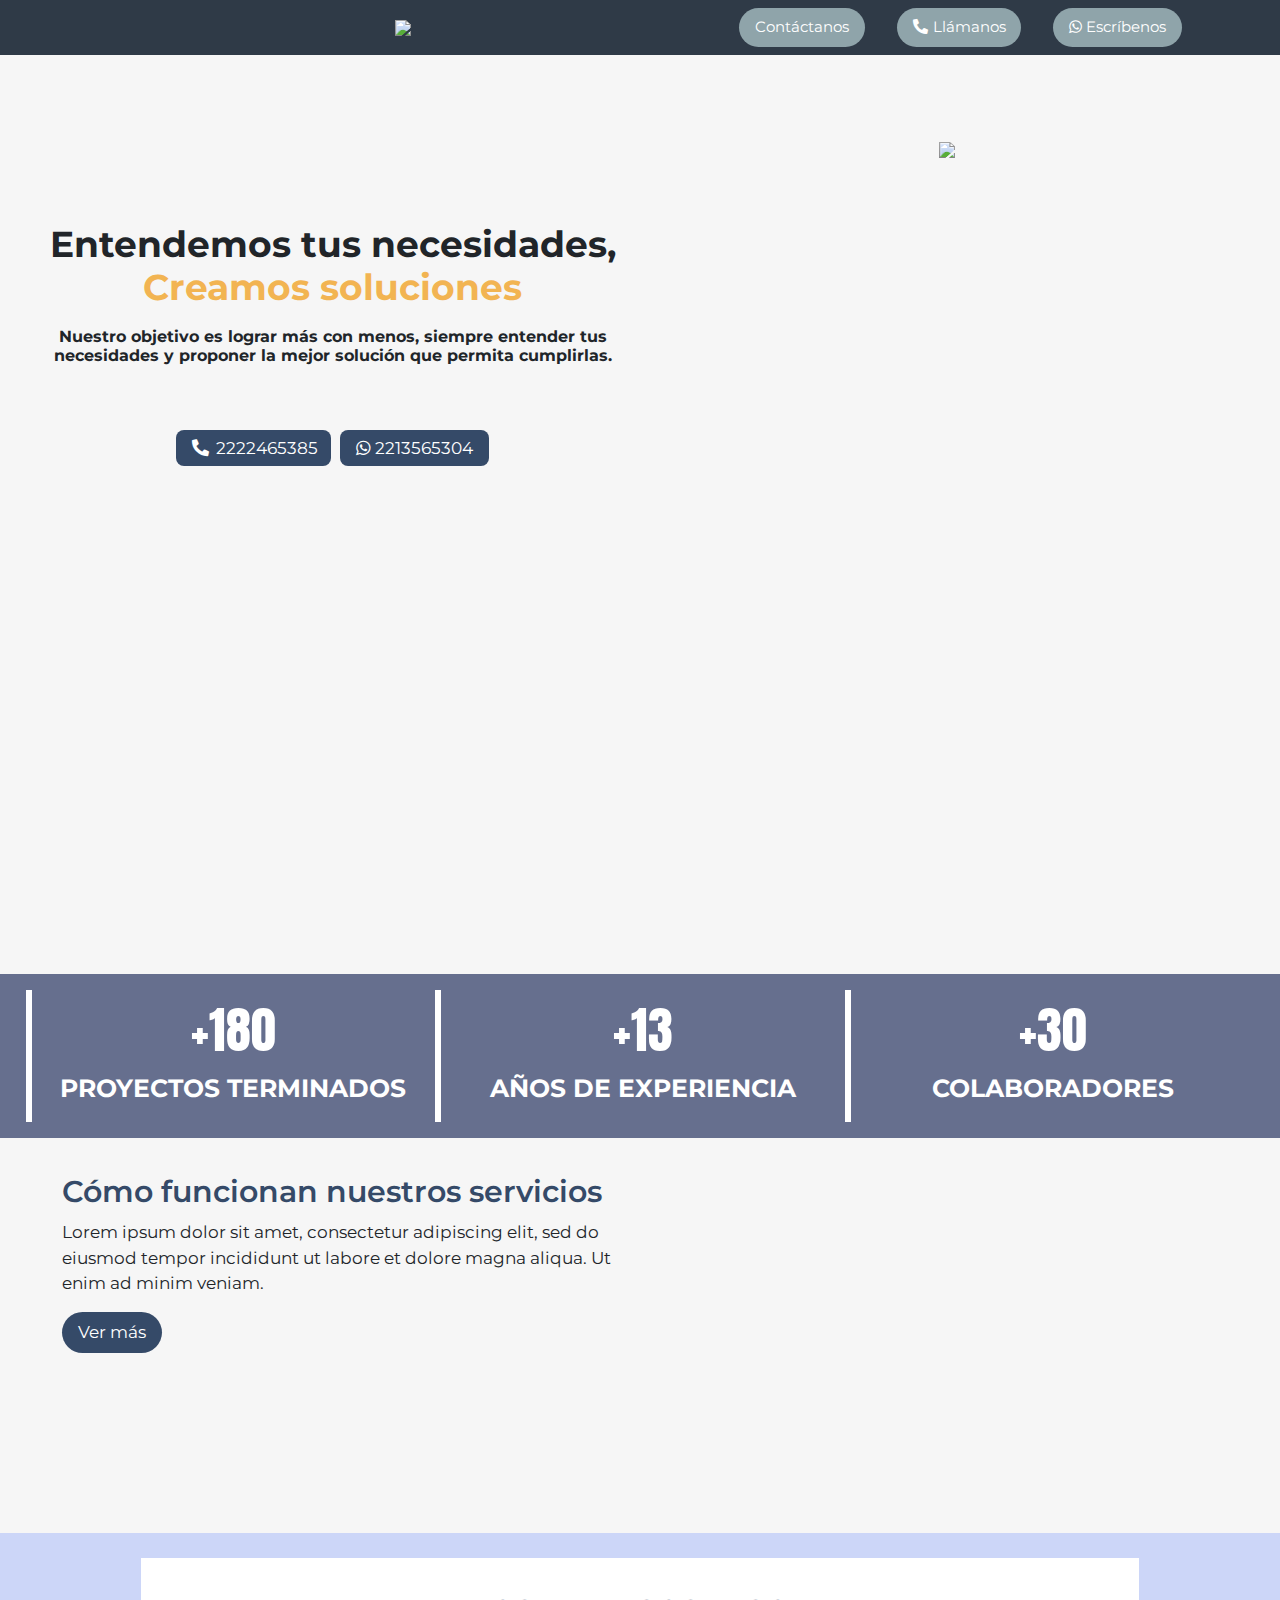
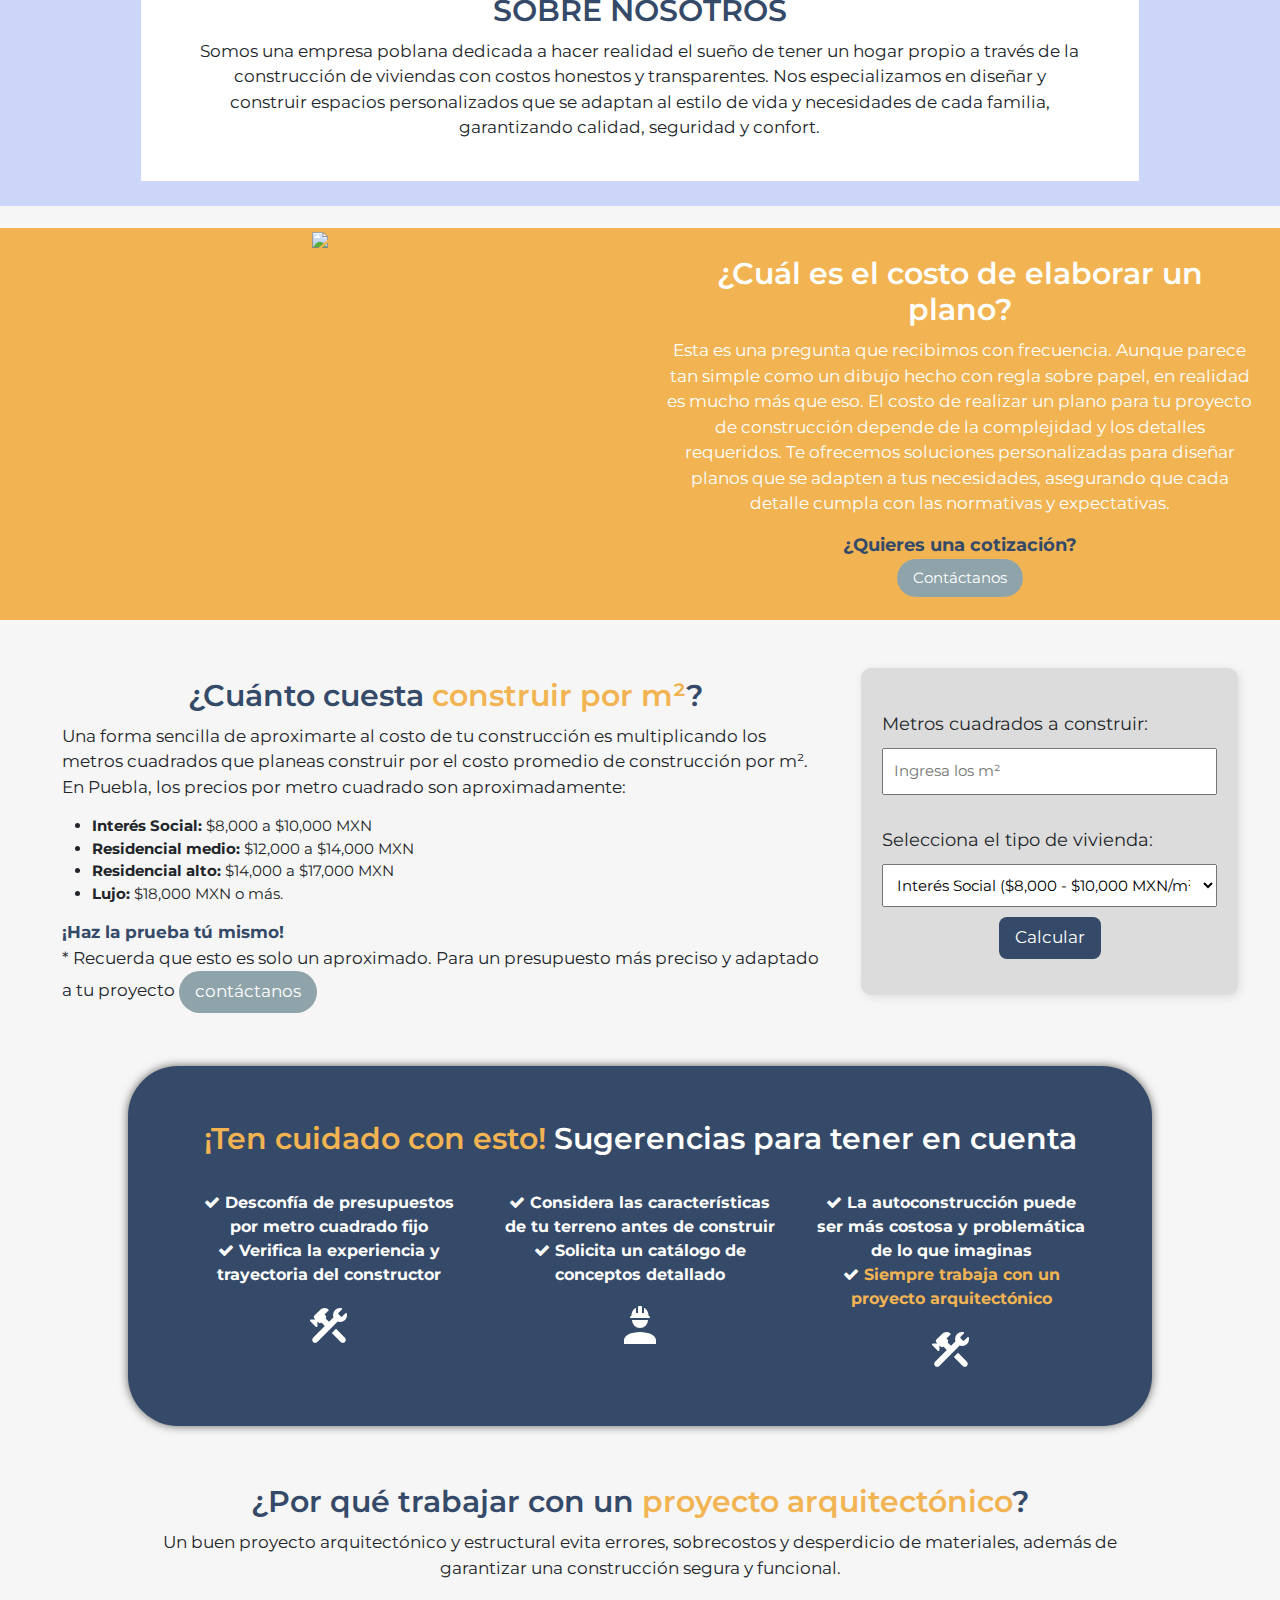
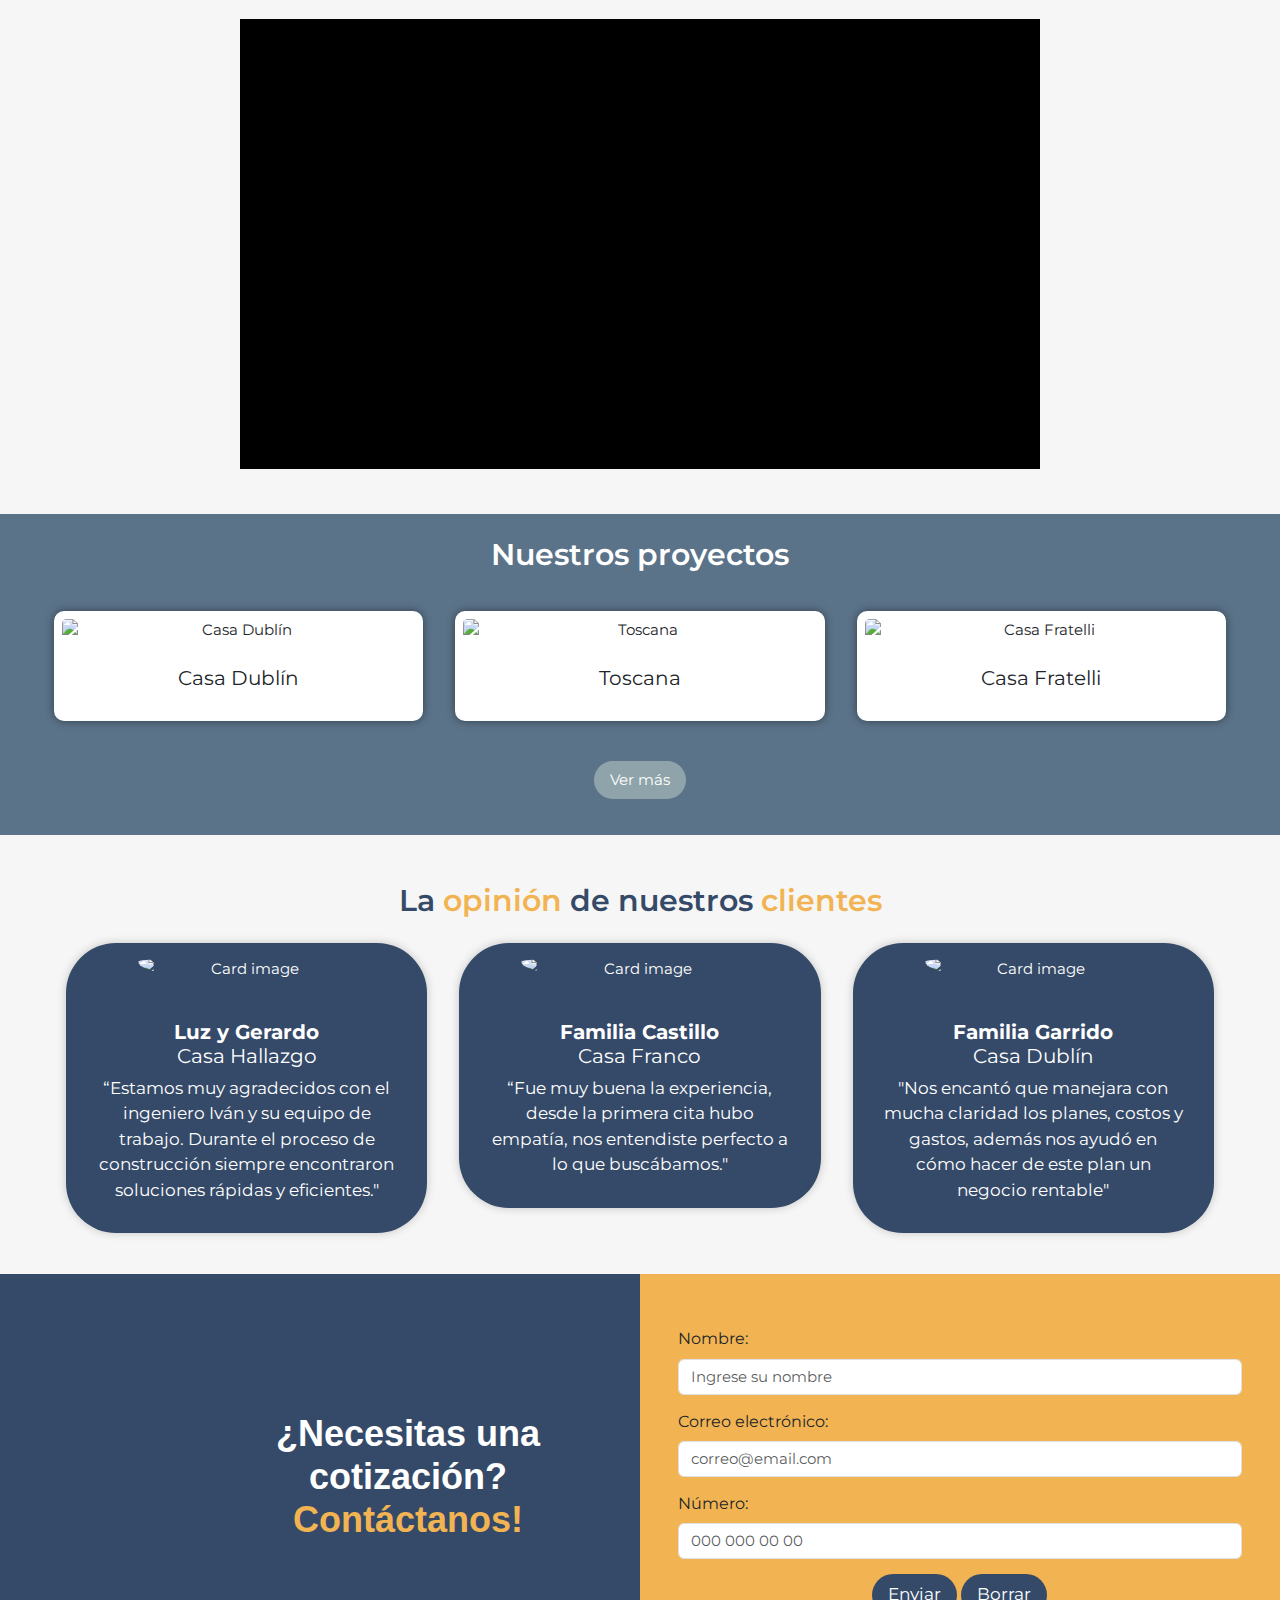
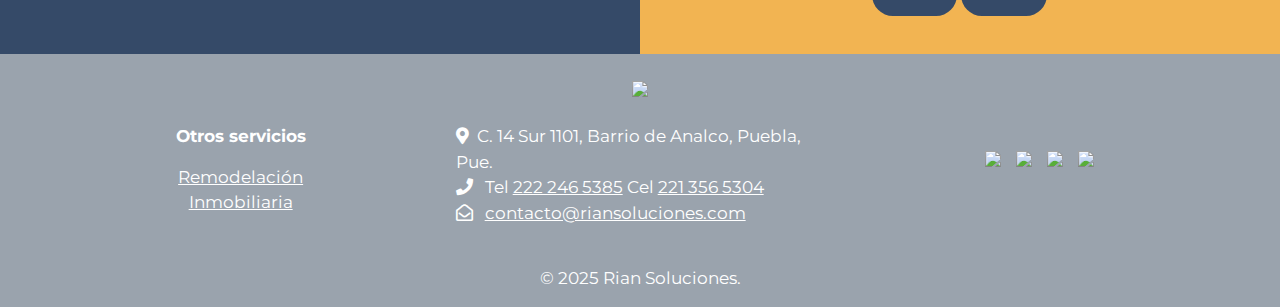
==== commit 70b33536: "initial commit" ====
--- a/index.html
+++ b/index.html
@@ -185,10 +185,10 @@
                         <option value="18000-20000">Lujo ($18,000 MXN/m² o más)</option>
                     </select>
                     
-                    <button class="w3-btn w3-round-large btndark" onclick="calcularCosto()">Calcular</button>
-                    <p id="resultado"></p>
-                </div>
-                <br>
+                    <center><button class="w3-btn w3-round-large btndark" onclick="calcularCosto()">Calcular</button>
+                    <p id="resultado"></p></center>
+                </div>
+                <br><br>
             </div>
         </div>
 
@@ -282,7 +282,7 @@
             <a href="https://riansoluciones.com/galeria-de-proyectos/">
                 <button type="submit" class="w3-btn w3-round-xxlarge bContact">Ver más</button>
             </a>
-            <br>
+            <br><br>
         </center>
         </div>
 
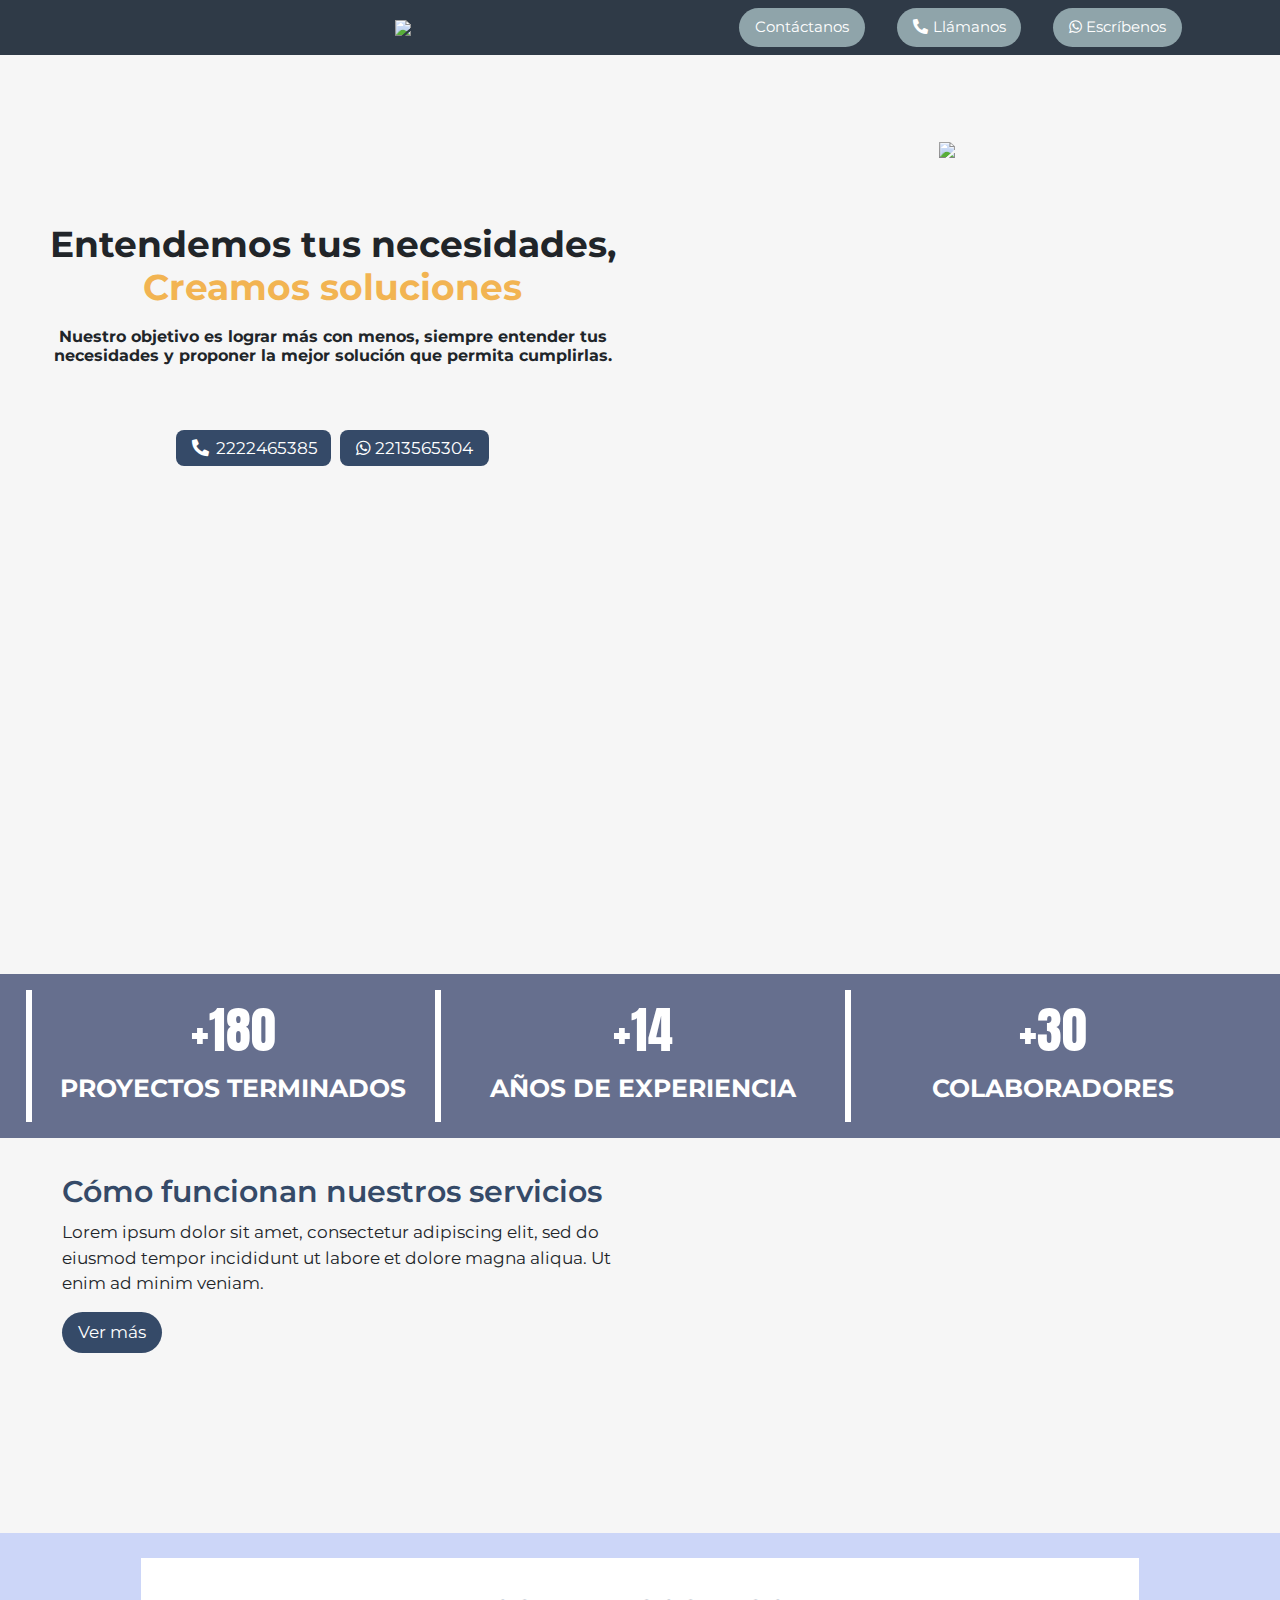
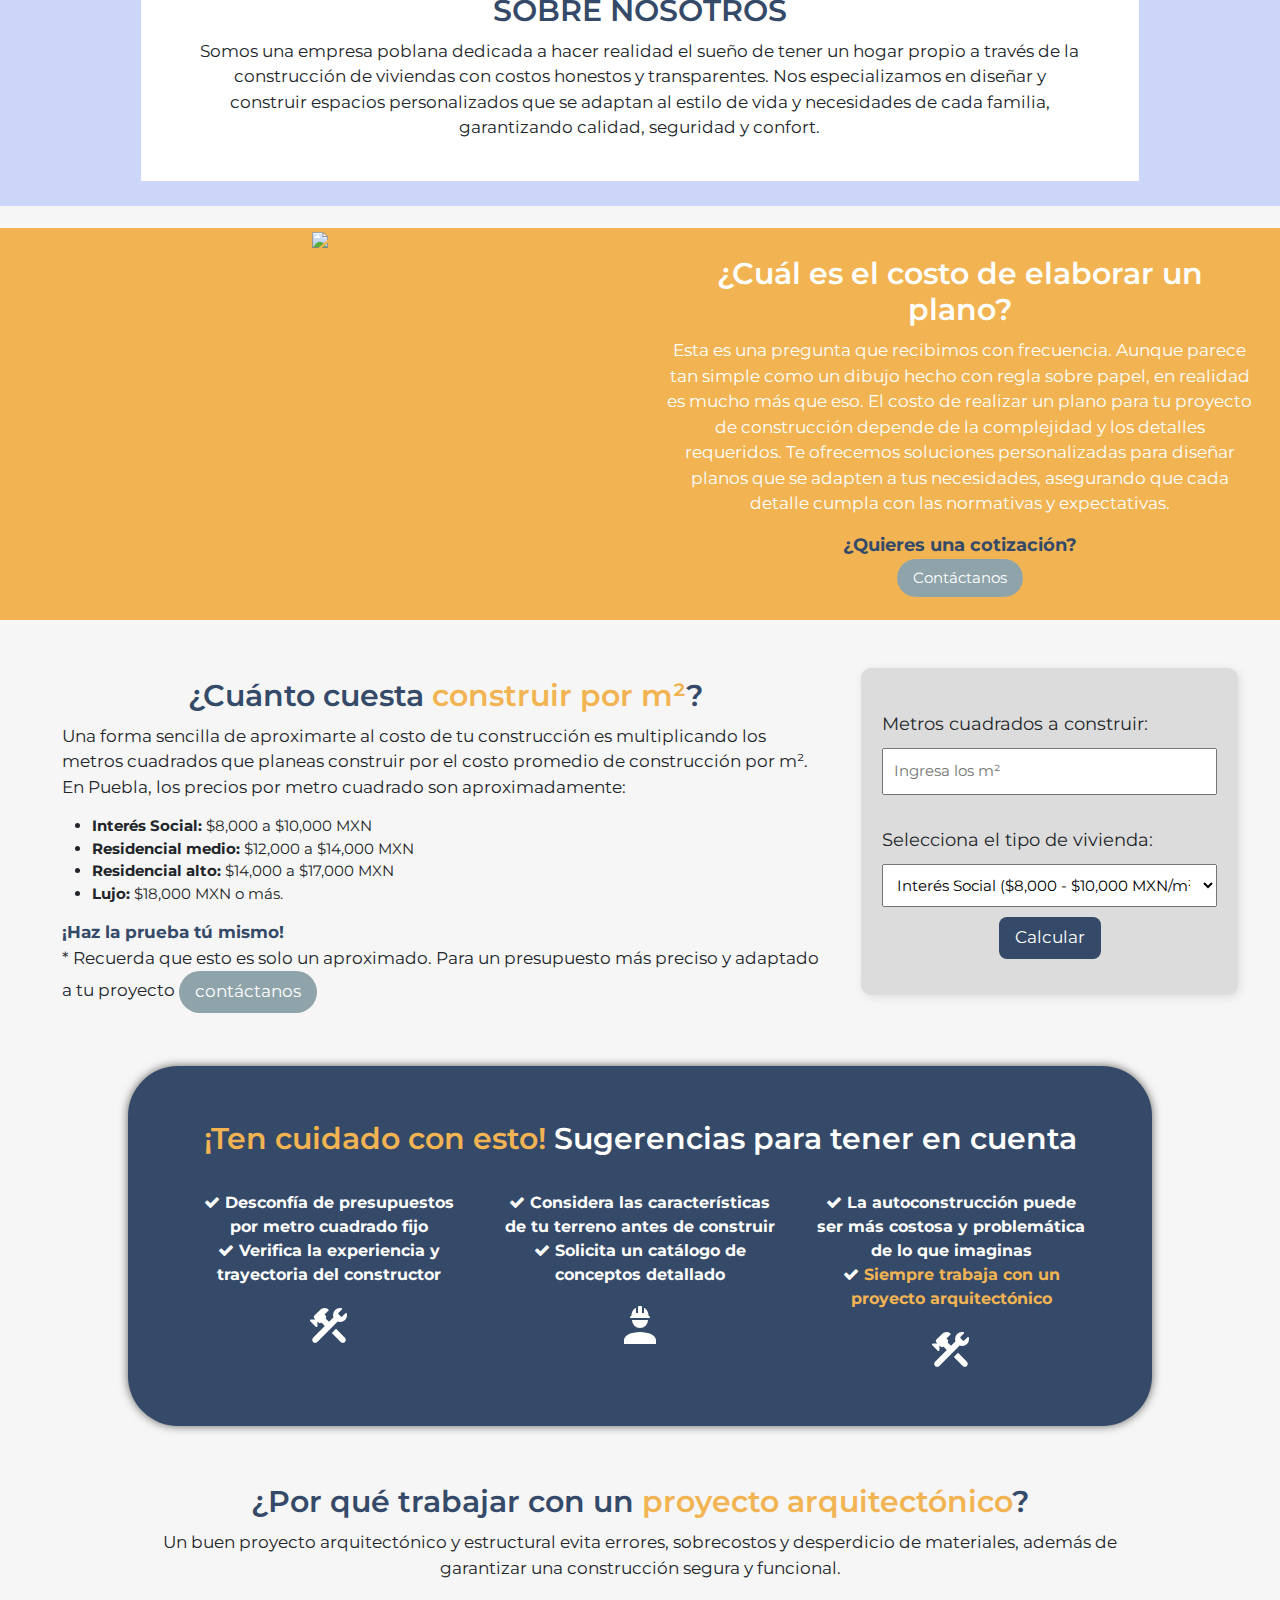
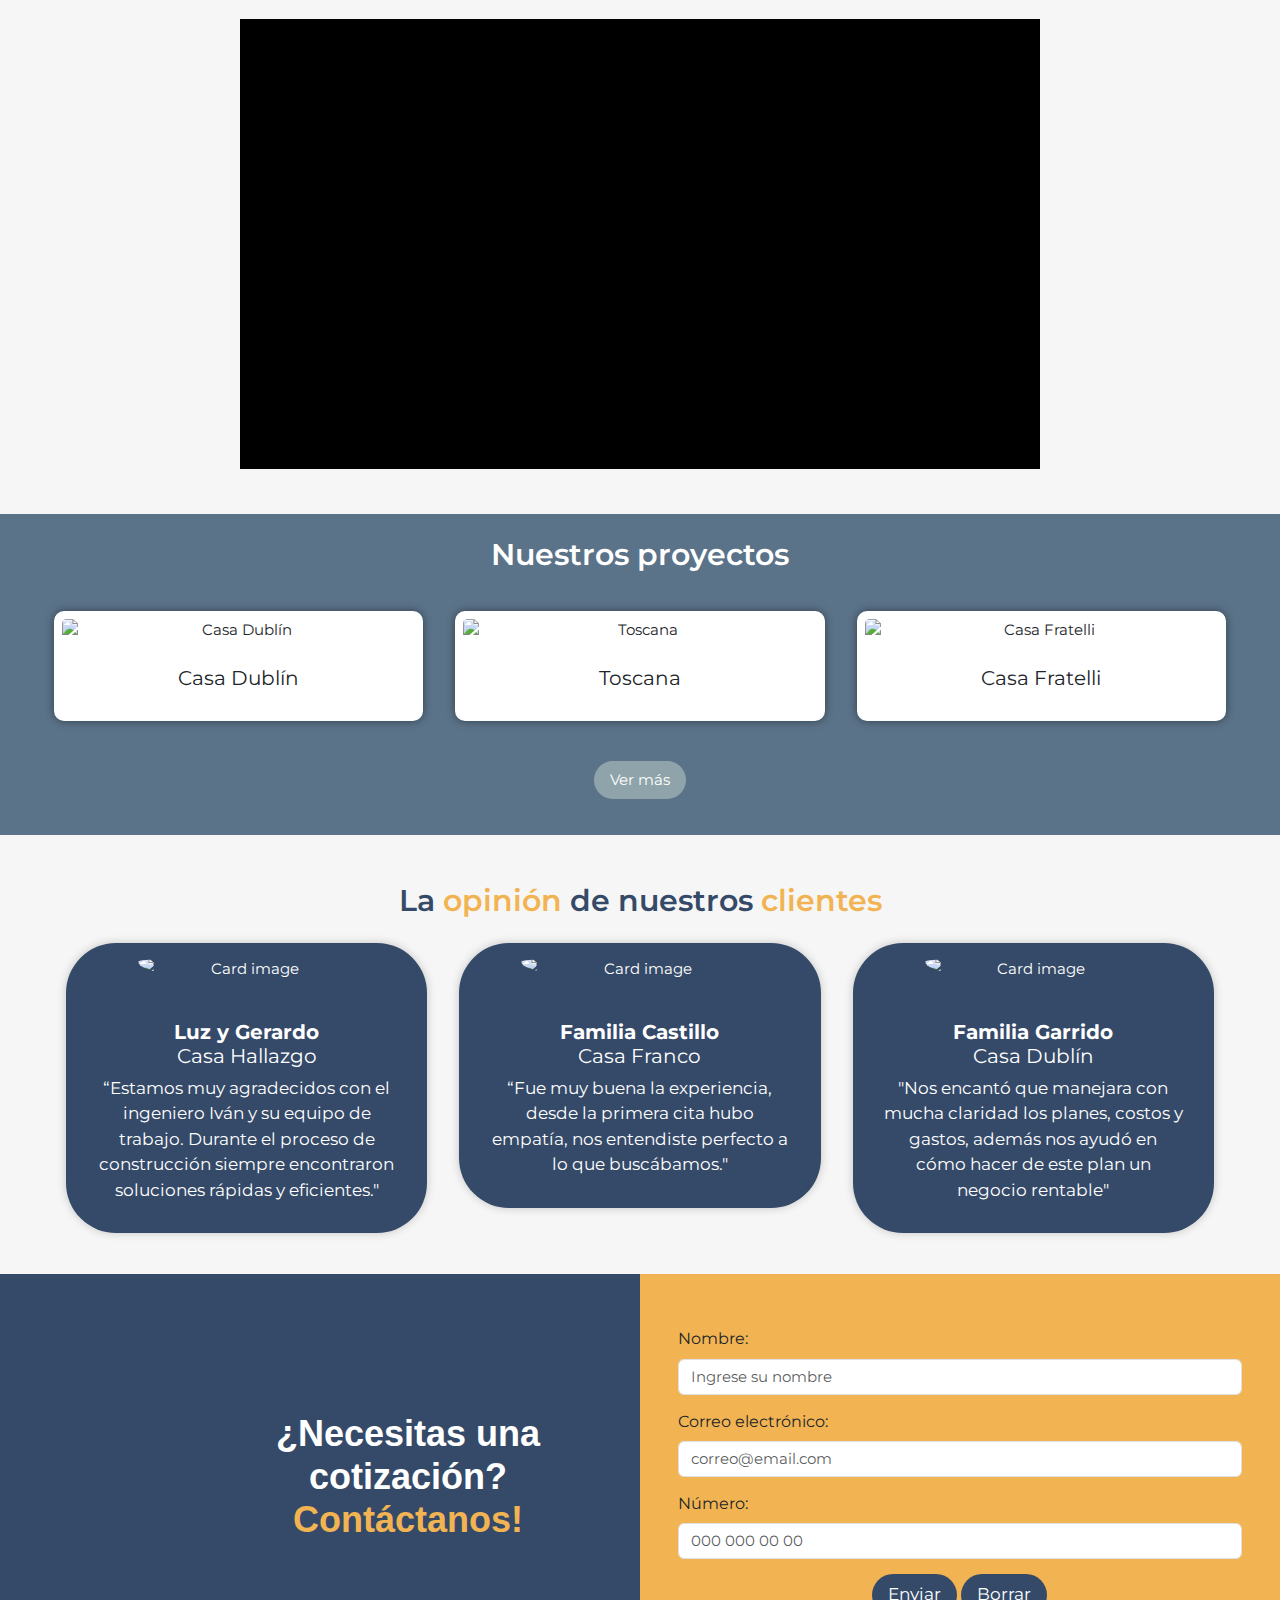
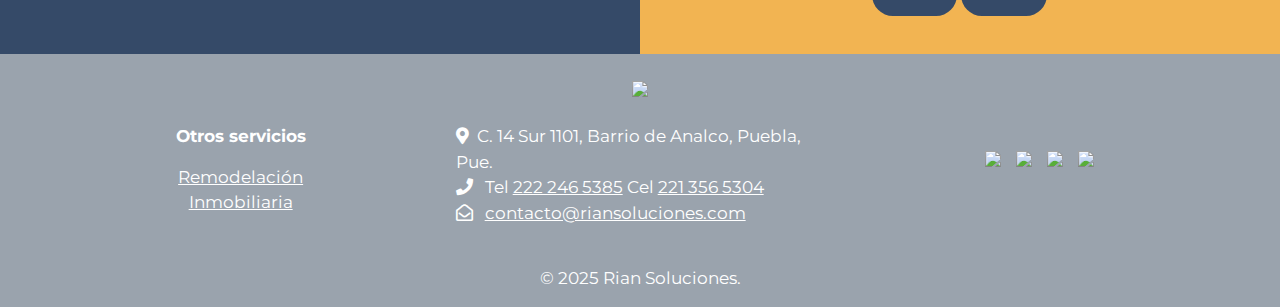
==== commit 5f0ef023: "initial commit" ====
--- a/index.html
+++ b/index.html
@@ -83,7 +83,7 @@
                     <p>PROYECTOS TERMINADOS</p>
                 </div>
                 <div class="w3-third w3-container w3-panel w3-leftbar w3-border-white">
-                    <h1>+13</h1>
+                    <h1>+14</h1>
                     <p>AÑOS DE EXPERIENCIA</p>
                 </div>
                 <div class="w3-third w3-container w3-panel w3-leftbar w3-border-white">
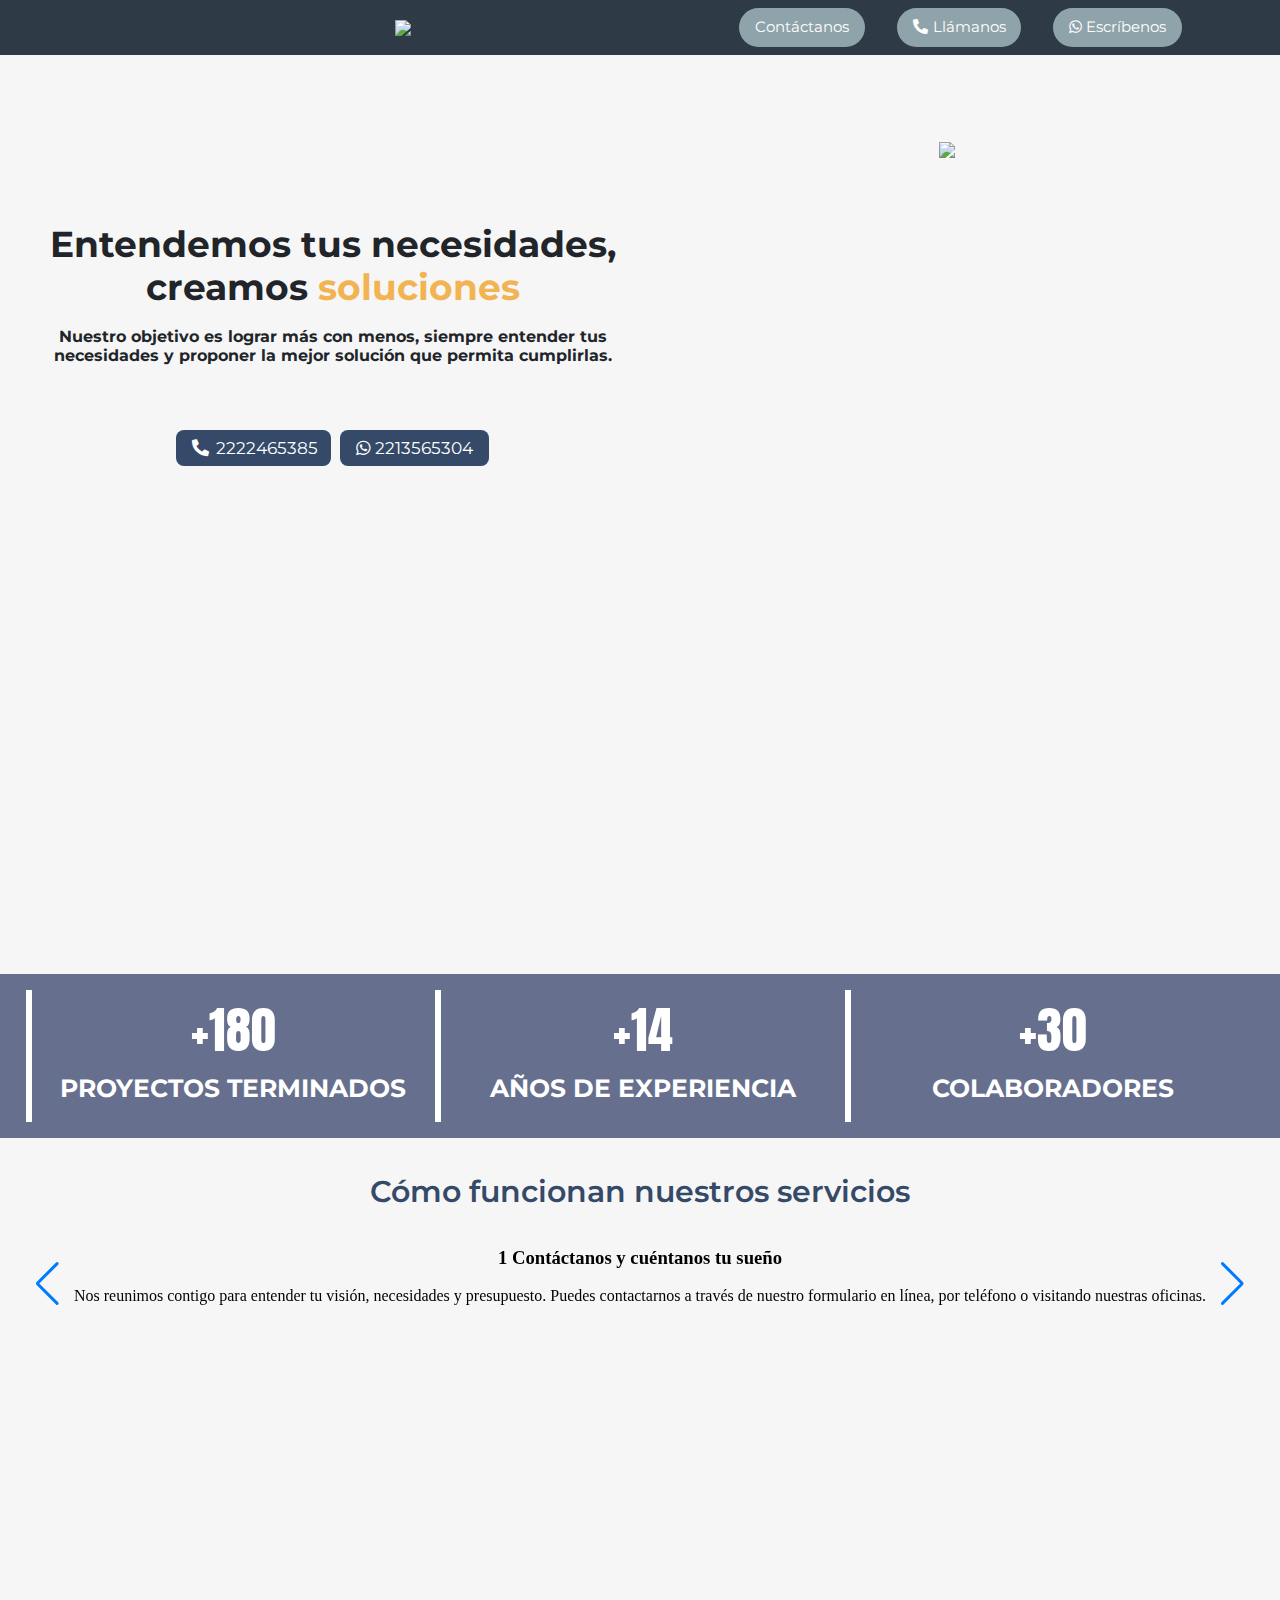
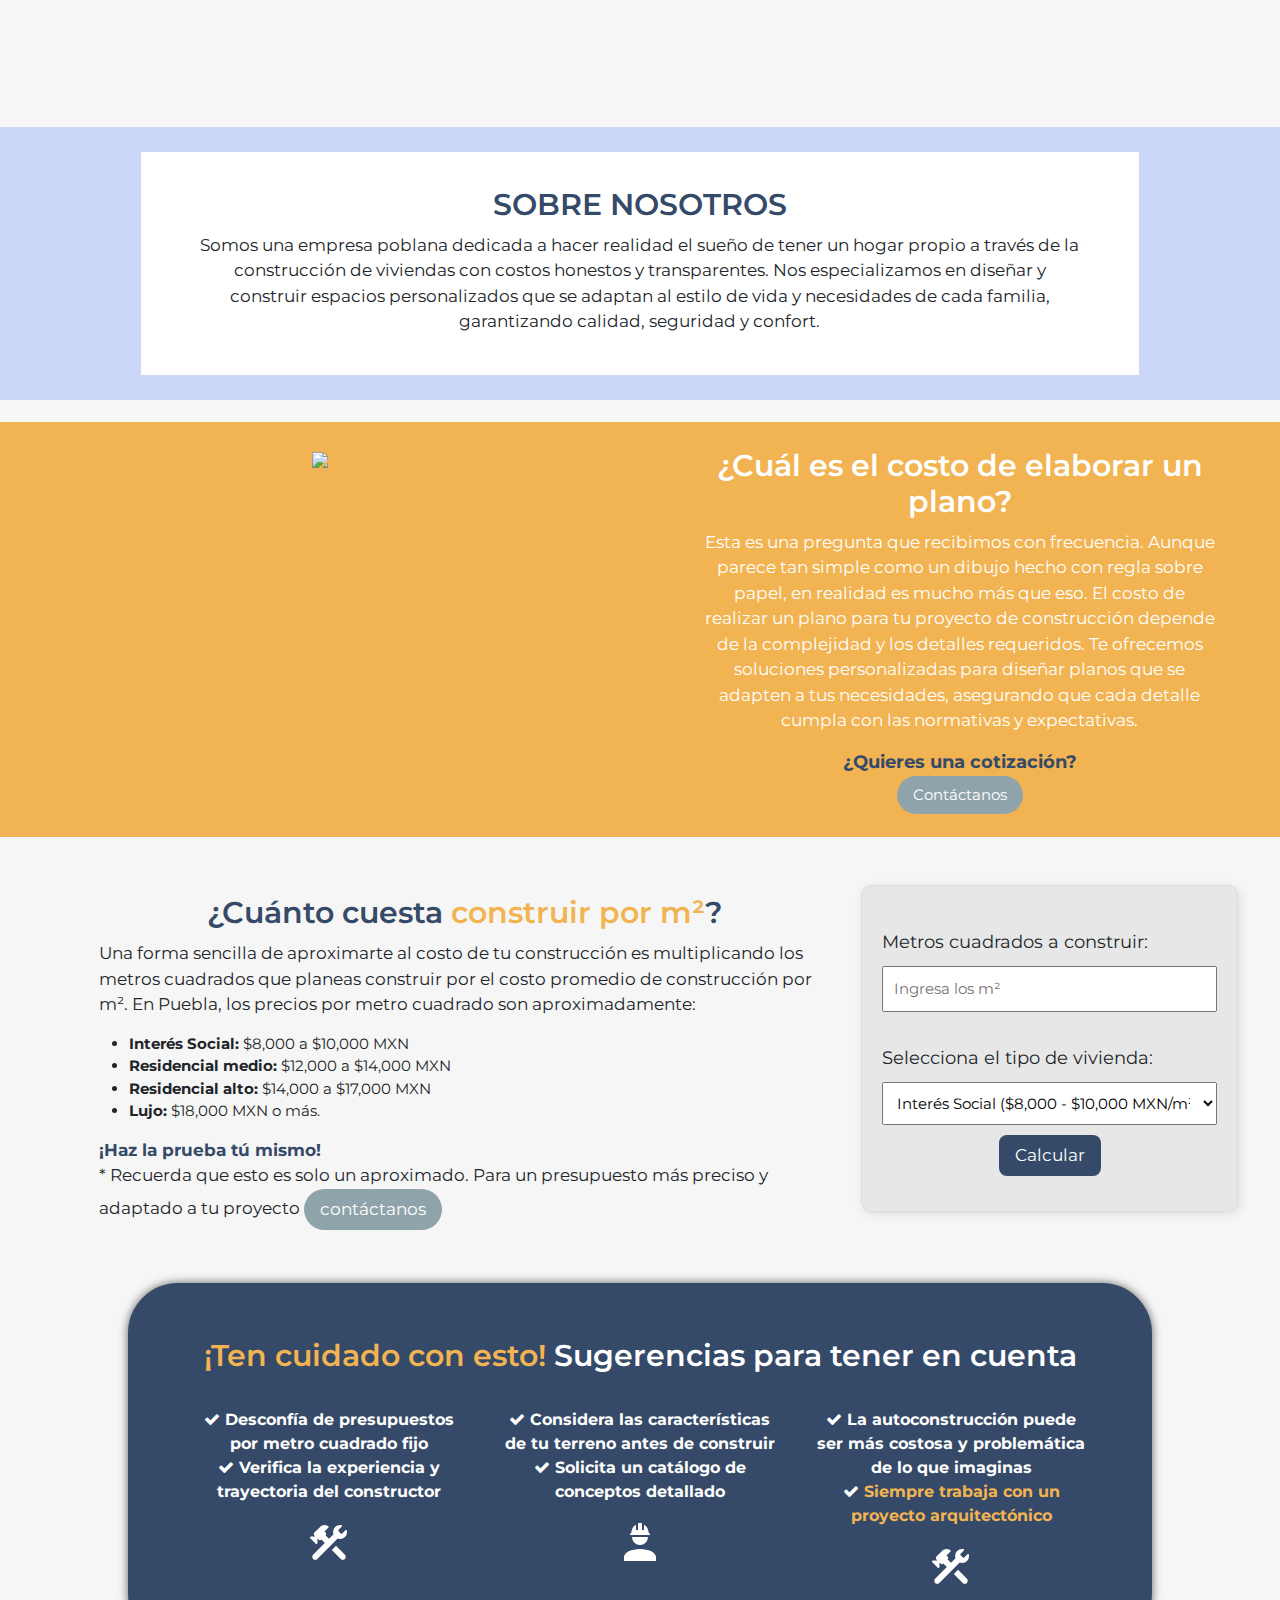
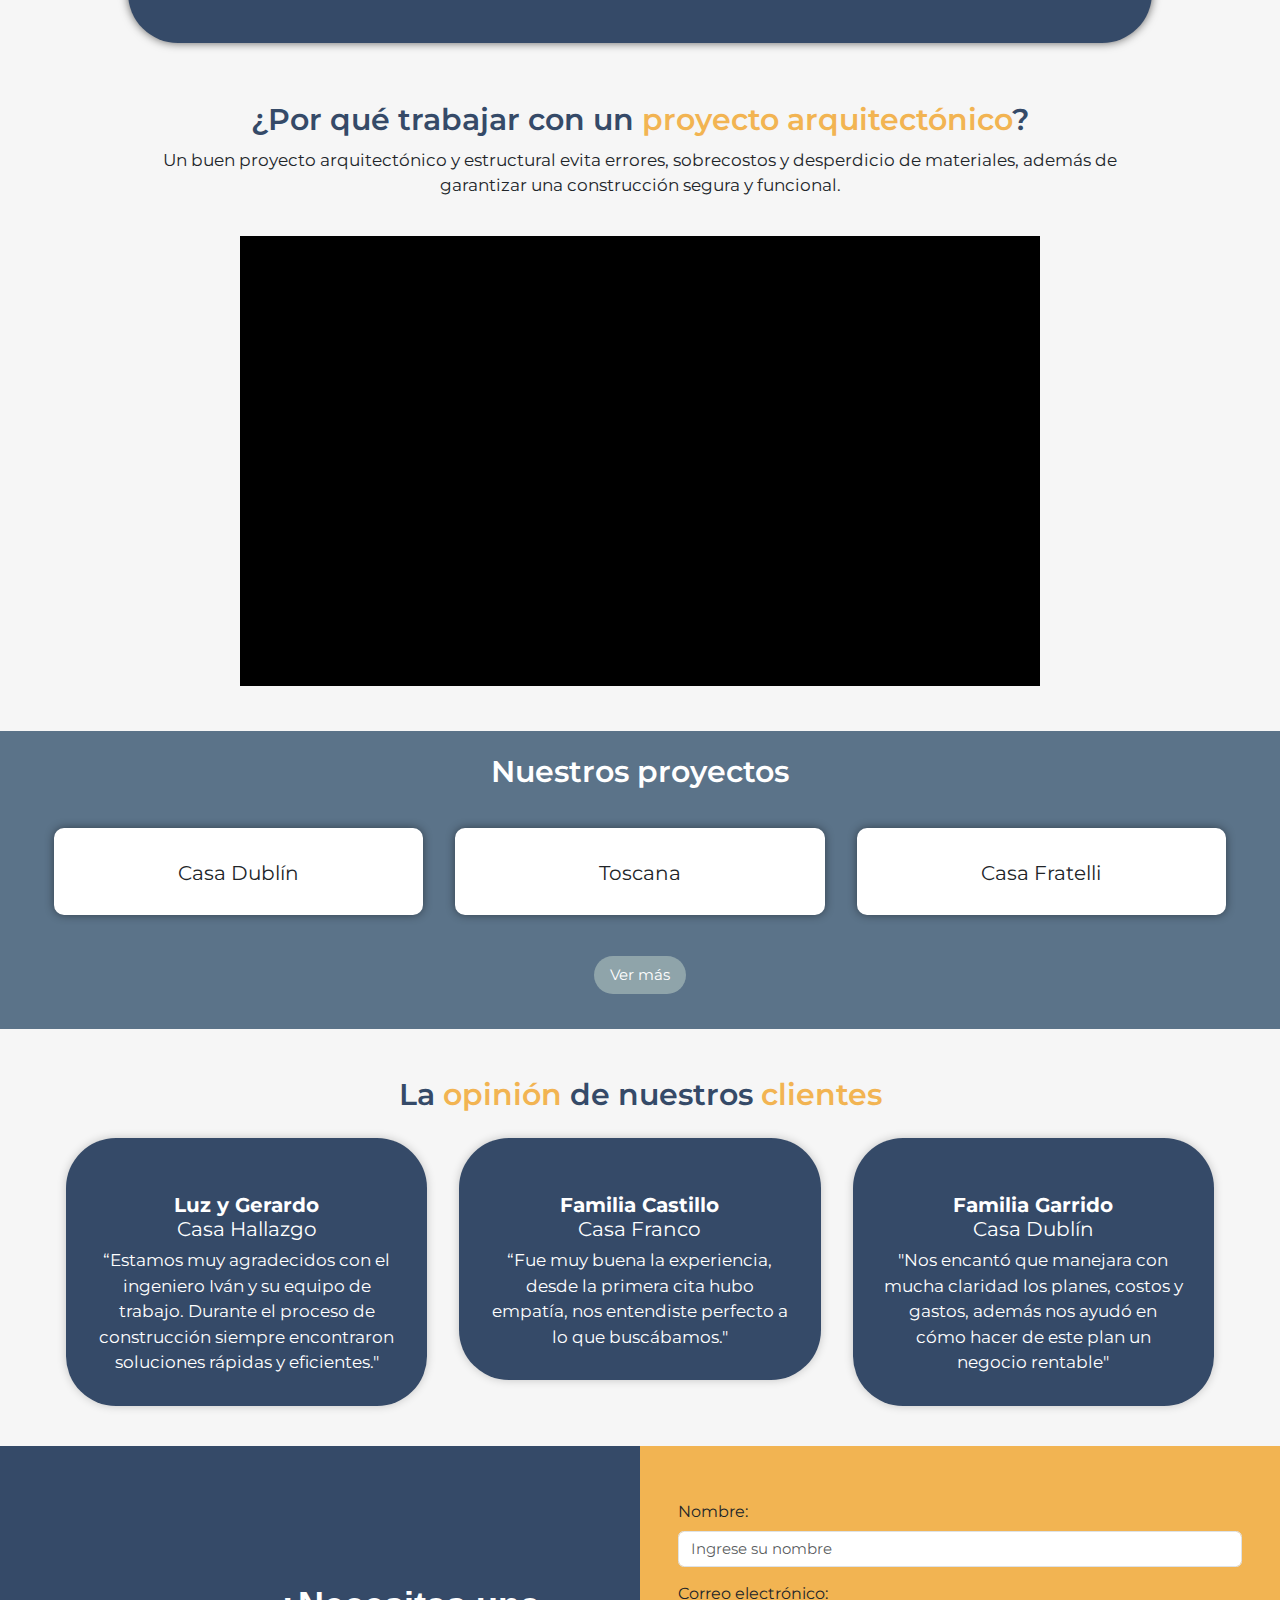
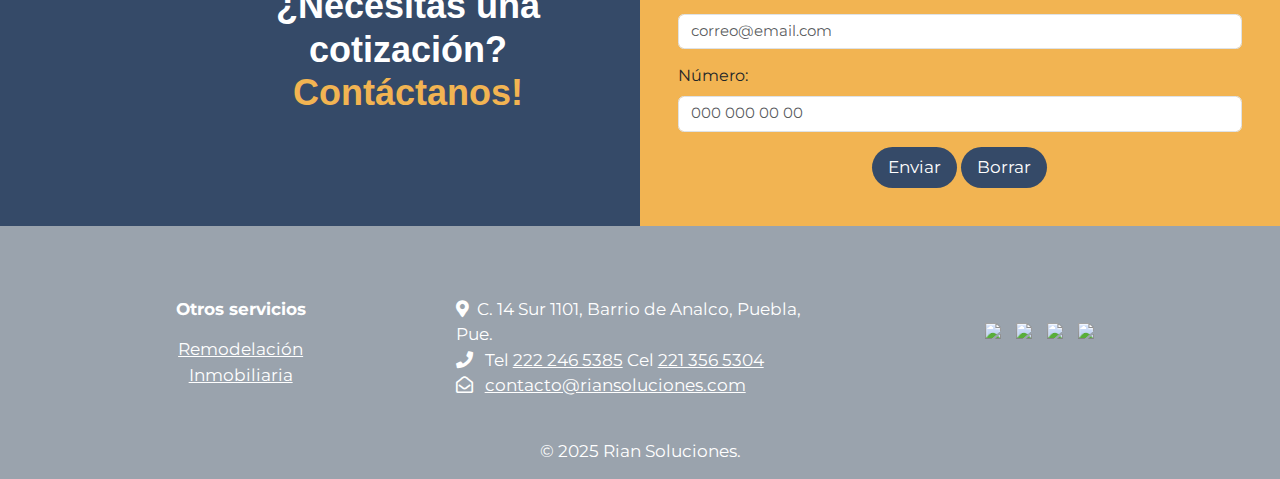
==== commit 8333cef9: "initial commit" ====
--- a/index.html
+++ b/index.html
@@ -17,7 +17,7 @@
         <script src="https://code.jquery.com/jquery-3.6.0.min.js"></script>
 
         <script src="script.js"></script>
-        <link rel="stylesheet" type="text/css" href="index.css" href="https://fonts.google.com/specimen/Montserrat">
+        <link rel="stylesheet" type="text/css" href="index.css">
         <title>Rian Soluciones</title>
         <link rel="icon" type="image/png" href="https://riansoluciones.com/wp-content/uploads/2025/01/1_LOGO_Blanco.png">
     </head>
@@ -27,7 +27,7 @@
         <div class="w3-top">
             <div class="w3-bar w3-center nav">
                 <a href="" style="width:50%" class="w3-bar-item w3-mobile">
-                    <img src="https://riansoluciones.com/wp-content/uploads/2025/01/2_LOGO_Color_envolvente.png"></a> 
+                    <img src="https://riansoluciones.com/wp-content/uploads/2025/01/2_LOGO_Color_envolvente.png" loading="lazy"></a> 
 
                 <a href="#contacto" class="w3-bar-item">
                     <input type="button" class="w3-btn w3-round-xxlarge bContact" value="Contáctanos"></a>
@@ -47,7 +47,7 @@
             <div class="w3-container w3-half">
                 <br>
                 <h1><b>Entendemos tus necesidades,
-                <span class="yellow">Creamos soluciones</b></span>
+                creamos <span class="yellow">soluciones</b></span>
                 
                 <p><b>Nuestro objetivo es lograr más con menos, siempre entender tus necesidades y proponer 
                         la mejor solución que permita cumplirlas.</b>
@@ -61,7 +61,7 @@
                     </button></a>
             </div>
             <div class="w3-container w3-half">
-                <img src="https://riansoluciones.com/wp-content/uploads/2025/01/Ingeniero-Ivan-Sotomayor-CELULAR.png">
+                <img src="https://riansoluciones.com/wp-content/uploads/2025/01/Ingeniero-Ivan-Sotomayor-CELULAR.png" loading="lazy">
             </div>
         </div>   
     </header>
@@ -94,18 +94,10 @@
         </div>
 
         <!----- NUESTRA OFERTA ----->
-        <div class="w3-row">
-            <div class="w3-container w3-half oferta">
-                <h2>Cómo funcionan nuestros servicios</h2>
-                <p>Lorem ipsum dolor sit amet, consectetur adipiscing elit, sed do eiusmod tempor incididunt ut 
-                    labore et dolore magna aliqua. Ut enim ad minim veniam.</p>
-                <a href="https://riansoluciones.com/"><button type="submit" class="w3-btn w3-round-xxlarge btndark">Ver más</button></a>  
-            </div>
-            <div class="w3-container w3-half">
-                <div class="w3-container mt-3 video-container">
-                    <iframe src="https://www.youtube.com/embed/3kvuaKeFEVU?si=jJ-OcAjcZZ4ASz_2" title="YouTube video player" frameborder="0" allow="accelerometer; autoplay; clipboard-write; encrypted-media; gyroscope; picture-in-picture; web-share" referrerpolicy="strict-origin-when-cross-origin" allowfullscreen></iframe>
-                </div>
-            </div>
+        <div class="w3-container">
+            <center><h2>Cómo funcionan nuestros servicios</h2></center>
+            <iframe src="timeline.html" width="100%" height="500px" style="border: none;"></iframe>
+   
         </div>
 
         <!----- SOBRE NOSOTROS ----->
@@ -125,11 +117,11 @@
         <!----- ¿CUANTO CUESTA UN PLANO? ----->
         <div class="elg">
             <div class="w3-row">
-                <div class="w3-container w3-half">
+                <div class="w3-container w3-half row2">
                     <img src="https://riansoluciones.com/wp-content/uploads/2023/03/pexels-matej-716661-scaled.jpg" 
-                    style="width: 100%; height: auto;"> 
-                </div>
-                <div class="w3-container w3-half">
+                    style="width: 100%; height: auto;" loading="lazy"> 
+                </div>
+                <div class="w3-container w3-half row1">
                     <h2>¿Cuál es el costo de elaborar un plano?</h2>
                     <p>Esta es una pregunta que recibimos con frecuencia. Aunque parece tan simple como un dibujo 
                         hecho con regla sobre papel, en realidad es mucho más que eso. El costo de realizar un plano 
@@ -188,7 +180,8 @@
                     <center><button class="w3-btn w3-round-large btndark" onclick="calcularCosto()">Calcular</button>
                     <p id="resultado"></p></center>
                 </div>
-                <br><br>
+                <br>
+                <br>
             </div>
         </div>
 
@@ -254,7 +247,7 @@
                     <div class="w3-third w3-container">
                         <div class="card mx-auto mb-3 image-effect project-card" data-project="dublin">
                             <img class="card-img-top" src="https://riansoluciones.com/wp-content/uploads/2023/01/DUBLIN-PORT.png" 
-                            alt="Casa Dublín" style="width: 100%;">
+                            alt="Casa Dublín" style="width: 100%;" loading="lazy">
                             <div class="card-body text-center">
                                 <h4 class="card-title">Casa Dublín</h4>
                             </div>
@@ -263,7 +256,7 @@
                     <div class="w3-third w3-container">
                         <div class="card mx-auto mb-3 image-effect project-card" data-project="toscana">
                             <img class="card-img-top" src="https://riansoluciones.com/wp-content/uploads/2023/01/TOSCANA-PORT.png" 
-                            alt="Toscana" style="width: 100%;">
+                            alt="Toscana" style="width: 100%;" loading="lazy">
                             <div class="card-body text-center">
                                 <h4 class="card-title">Toscana</h4>
                             </div>
@@ -272,7 +265,7 @@
                     <div class="w3-third w3-container">
                         <div class="card mx-auto mb-3 image-effect project-card" data-project="fratelli">
                             <img class="card-img-top" src="https://riansoluciones.com/wp-content/uploads/2023/01/CUETARA.png"
-                            alt="Casa Fratelli" style="width: 100%;">
+                            alt="Casa Fratelli" style="width: 100%;" loading="lazy">
                             <div class="card-body text-center">
                                 <h4 class="card-title">Casa Fratelli</h4>
                             </div>
@@ -319,7 +312,7 @@
                     <div class="card mx-auto mb-3 w3-theme-l1">
 
                         <img class="card-img-top w3-circle" src="https://riansoluciones.com/wp-content/uploads/2025/01/Captura-de-pantalla-2025-01-31-124054.png" 
-                        alt="Card image" style="width: 60%;">
+                        alt="Card image" style="width: 60%;" loading="lazy">
 
                         <div class="card-body text-center">
                         <div class="card-body">
@@ -335,7 +328,7 @@
                     <div class="card mx-auto mb-3">
 
                         <img class="card-img-top w3-circle" src="https://riansoluciones.com/wp-content/uploads/2023/02/cropped-yasen.png" 
-                        alt="Card image" style="width: 66%;">
+                        alt="Card image" style="width: 66%;" loading="lazy">
 
                         <div class="card-body text-center">
                         <div class="card-body">
@@ -350,7 +343,7 @@
                     <div class="card mx-auto mb-3 w3-theme-l1">
 
                         <img class="card-img-top w3-circle" src="https://riansoluciones.com/wp-content/uploads/2023/02/Dublin-1.png"
-                        alt="Card image" style="width: 60%;">
+                        alt="Card image" style="width: 60%;" loading="lazy">
 
                         <div class="card-body text-center">
                         <div class="card-body">
@@ -403,7 +396,7 @@
     <footer>
         <div class="w3-container">
             <br>
-                <center><img src="https://riansoluciones.com/wp-content/uploads/2025/01/1_LOGO_Blanco.png" style="width: 10%;"></center>
+                <center><img src="https://riansoluciones.com/wp-content/uploads/2025/01/1_LOGO_Blanco.png" style="width: 10%;" loading="lazy"></center>
             <div class="w3-row">
                 <div class="w3-third w3-container">
                     <center>
--- a/index.css
+++ b/index.css
@@ -0,0 +1,438 @@
+@import url('https://fonts.googleapis.com/css2?family=Anton&family=Montserrat:ital@0;1&display=swap');
+body,html {
+  font-family: 'Montserrat', sans-serif;
+  margin: 0;
+  padding: 0;
+  background-color: #f6f6f6;
+
+}
+header{
+  font-family: 'Montserrat', sans-serif;
+}
+body p{
+  font-size: 17px;
+}
+.yellow {/* para textos amarillos */
+  color: #f2b452; 
+}
+.w3-row{
+  margin: 2%;
+}
+h2{ 
+  color: #354a68;
+  font-family: 'Montserrat';
+  font-weight: 600;
+}
+
+.btndark{
+  background-color: #354a68;
+  font-size: 17px;
+  color: #ffffff;
+  text-decoration: none;
+}
+.btndark:hover{
+  background-color: #00b2ff;
+  color: #ffffff;
+}
+
+.ir-arriba { /*Botón de desplazamiento hacia arriba */
+  position: fixed;
+  bottom: 20px; 
+  right: 20px; 
+  background-color: #00b2ff; 
+  color: white; 
+  border: none;
+  padding: 10px;
+  border-radius: 50%;
+  font-size: 20px;
+  cursor: pointer;
+  display: none; 
+  z-index: 1000; 
+}
+.ir-arriba.show {
+  display: block;
+}
+
+/*-----BARRA DE NAVEGACIÓN-----*/
+.nav{
+  display: flex;
+  background-color: #2f3a47;
+  align-items: center;
+  justify-content: center;
+}
+.nav img {
+  width: 25%;
+}
+.w3-top {
+  position: fixed;
+  width: 100%;
+  z-index: 1000;
+  background: white;
+}
+.bContact{ /*boton de Contacto y de formulario*/
+  background-color: #8fa4aa;
+  color: #ffffff;
+}
+.bContact:hover{
+  background-color: #00b2ff;
+}
+.bContact2{ /*boton de Contacto y de formulario*/
+  background-color: #8fa4aa;
+  color: #ffffff;
+}
+.bContact2:hover{
+  background-color: #00b2ff;
+}
+
+/* Diseño para pantallas pequeñas */
+@media screen and (max-width: 768px) {
+  .bContact2 {
+      font-size: 0; /* Oculta el texto */
+      padding: 10px;
+  }
+
+  .bContact2 i {
+      font-size: 20px; /* Mantiene visible solo el icono */
+  }
+}
+
+/*-----HEADER FONDO-----*/
+.header-bg { /*imagen de fondo header*/
+  background: url('https://riansoluciones.com/wp-content/uploads/2025/01/Texturas3-WEB.png');
+  background-size: cover;
+  position: relative;
+  width: 100%;
+  height: 100vh;
+  margin-top: 0 !important;
+  padding-top: 0 !important;
+}
+header .w3-row { 
+  /*display: flex;*/
+  align-items: center;  
+  justify-content: center; 
+  text-align: center;
+}
+.header-bg h1 { /*texto llamativo de header*/
+  font-family: 'Montserrat';
+  margin-top: 30%;
+}
+.header-bg p{
+  font-size: 16px;
+  margin-top: 3%;
+}
+.sec1 img{
+  width: 90%;
+  margin-top: 20%;
+}
+
+/*-----PANEL-----*/
+.panel{
+  background: url('https://blog.homie.mx/wp-content/uploads/2023/05/mejores-casas-de-arquitectura-modena-scaled.jpg') no-repeat center center;
+  background-size: cover;
+  width: 100%;
+  color:#ffffff;
+  text-align: center;
+  position: relative;
+  margin-top: 0%;
+}
+.panel::before { /*capa semitransparente*/
+  content: "";
+  position: absolute;
+  top: 0;
+  left: 0;
+  width: 100%;
+  height: 100%;
+  background: rgba(1, 17, 70, 0.589); 
+  z-index: 2;
+}
+.panel > * { /*encima de la capa de opacidad*/
+  position: relative;
+  z-index: 2;
+}
+.panel h1{
+  font-family: "Anton", serif;
+  font-size: 50px;
+  font-weight: 400;
+}
+.panel p{
+  font-size: 25px;
+  font-weight: 700;
+}
+
+/*-----NUESTRA OFERTA-----*/
+.oferta{
+  padding-left: 6%;
+}
+
+/*-----SOBRE NOSOTROS-----*/
+.about{
+  background: url('https://riansoluciones.com/wp-content/uploads/2023/02/pexels-pixabay-271667-scaled.jpg') no-repeat center center;
+  background-size: cover;
+  width: 100%;
+  position: relative;
+}
+.about p{
+  padding-left: 3%;
+  padding-right: 3%;
+}
+.about::before { /*capa semitransparente*/
+  content: "";
+  position: absolute;
+  top: 0;
+  left: 0;
+  width: 100%;
+  height: 100%;
+  background: rgba(140, 166, 253, 0.39); 
+  z-index: 1;
+}
+.about > * { /*contenido encima de la capa de opacidad */
+  position: relative;
+  z-index: 2;
+}
+.about_text{
+  background-color: #ffffff;
+  margin: 2%;
+  width: 80%;
+  padding: 2%;
+}
+
+/*-----SUGERENCIAS-----*/
+.tips{
+  background-color: #354a68; 
+  width: 80%;
+  height: auto;
+  margin: 2%;
+  color: #ffffff;
+  font-size: 16px;
+  padding: 2%;
+  border-radius: 50px;
+  box-shadow: 0 0 10px rgba(0, 0, 0, 0.61);
+}
+.tips h2{
+  color: #ffffff;
+}
+.material-symbols--construction-rounded {
+  display: inline-block;
+  width: 48px;
+  height: 48px;
+  background-repeat: no-repeat;
+  background-size: 100% 100%;
+  background-image: url("data:image/svg+xml,%3Csvg xmlns='http://www.w3.org/2000/svg' viewBox='0 0 24 24'%3E%3Cpath fill='%23fff' d='m17.85 19.95l-4.425-4.425l2.1-2.1l4.425 4.425q.425.425.425 1.05t-.425 1.05t-1.05.425t-1.05-.425m-13.8 0q-.425-.425-.425-1.05t.425-1.05L9.9 12l-1.7-1.7q-.275.275-.7.275t-.7-.275l-.575-.575v2.25q0 .35-.3.475t-.55-.125L2.65 9.6q-.25-.25-.125-.55T3 8.75h2.25L4.7 8.2q-.3-.3-.3-.7t.3-.7l2.85-2.85q.5-.5 1.075-.725T9.8 3q.5 0 .938.15t.862.45q.2.125.213.35t-.163.4l-1.9 1.9l.55.55q.275.275.275.7t-.275.7L12 9.9l2.25-2.25q-.1-.275-.162-.575t-.063-.6q0-1.475 1.013-2.488t2.487-1.012q.2 0 .375.013t.35.062q.225.075.288.313t-.113.412L16.8 5.4q-.15.15-.15.35t.15.35l1.1 1.1q.15.15.35.15t.35-.15l1.625-1.625q.175-.175.413-.125t.312.3q.05.175.063.35t.012.375q0 1.475-1.012 2.487t-2.488 1.013q-.3 0-.6-.05t-.575-.175l-10.2 10.2q-.425.425-1.05.425t-1.05-.425'/%3E%3C/svg%3E");
+}
+.mdi--construction {
+  display: inline-block;
+  width: 48px;
+  height: 48px;
+  background-repeat: no-repeat;
+  background-size: 100% 100%;
+  background-image: url("data:image/svg+xml,%3Csvg xmlns='http://www.w3.org/2000/svg' viewBox='0 0 24 24'%3E%3Cpath fill='%23fff' d='M12 15c-4.42 0-8 1.79-8 4v2h16v-2c0-2.21-3.58-4-8-4M8 9a4 4 0 0 0 4 4a4 4 0 0 0 4-4m-4.5-7c-.3 0-.5.21-.5.5v3h-1V3s-2.25.86-2.25 3.75c0 0-.75.14-.75 1.25h10c-.05-1.11-.75-1.25-.75-1.25C16.25 3.86 14 3 14 3v2.5h-1v-3c0-.29-.19-.5-.5-.5z'/%3E%3C/svg%3E");
+}
+
+/*-----PROYECTO ARQUITECTONICO-----*/
+.proyarqu p{
+  padding-left: 10%;
+  padding-right: 10%;
+}
+
+/*-----¿CUANTO CUESTA UN PLANO?-----*/
+.elg{
+  background-color: #f2b452; 
+  width: 100%;
+  height: auto;
+  margin: 0%;
+  color: #ffffff;
+}
+.elg h2{
+  color: #ffffff;
+  padding-top: 3%;
+}
+.elg .w3-row {
+  align-items: center;  
+  justify-content: center; 
+  text-align: center;
+  margin: 0;
+
+  width: 100%;
+  flex-wrap: wrap; 
+}
+.elg .w3-container{
+  flex: 1;
+
+}
+.row1{
+  padding-left: 5%;
+  padding-right: 5%;
+}
+.row2{
+  padding-top: 2%;
+  align-items: center;
+  justify-content: center; 
+}
+
+/*-----CALCULADORA-----*/
+.calculator {
+  max-width: 400px;
+  margin: auto;
+  padding: 20px;
+  border: 1px solid #ddd;
+  border-radius: 10px;
+  box-shadow: 2px 2px 10px rgba(0, 0, 0, 0.1);
+  background-color: #e7e7e7;
+}
+.calculator select, .calculator input {
+  width: 100%;
+  padding: 10px;
+  margin: 10px 0;
+}
+#resultado {
+  font-weight: bold;
+  margin-top: 15px;
+}
+.calculator label{
+  font-size: 18px;
+}
+
+
+/*-----NUESTROS PROYECTOS-----*/
+.galery{
+  background-color: #5b7389;
+  padding: 1%;
+}
+.galery h2{
+  color: #ffffff;
+  padding-bottom: 1%;
+}
+.card{
+  border: 8px solid #ffffff;
+  border-radius: 10px;
+  box-shadow: 0 0 10px rgba(0, 0, 0, 0.452); 
+}
+.card h4{
+  font-family: 'Montserrat';
+  font-size: 20px;
+}
+.image-effect {/*efecto galeria de proyectos*/
+  transition: transform 0.3s, filter 0.3s;
+}
+.image-effect:hover {
+  transform: scale(1.1); 
+  filter: brightness(1.2); 
+}
+
+@media (max-width: 768px) { /*carrusel de fotos */
+  .modal-dialog {
+    max-width: 95%;  
+    max-height: 85vh;
+  }
+}
+.carousel-item img {
+  max-width: 100%;      
+  max-height: 80vh; 
+  width: auto;          
+  height: auto;         
+  margin: auto;         
+  display: block;       
+  object-fit: contain;  
+}
+.modal-dialog {
+  max-width: 60%;
+  max-height: 70vh;
+}
+.modal-content {
+  background: transparent; 
+  border: none; 
+  box-shadow: none; 
+}
+.modal-body {
+  padding: 0;
+}
+
+/*-----CLIENTES-----*/
+.clientes{
+  text-align: center;
+  margin: 2%;
+}
+.clientes .card{
+  align-items: center;
+  background-color: #354a68;
+  color: #ffffff;
+  border-radius: 50px;
+  box-shadow: 0 0 10px rgba(0, 0, 0, 0.2);
+  border: none;
+}
+.clientes img{
+  padding-top: 4%;
+}
+
+/*-----FORMULARIO FINAL-----*/
+.end .w3-row {
+  background-color: #354a68;
+  margin: 0;
+  flex-wrap: wrap;
+  align-items: center;  
+  justify-content: center; 
+  text-align: center;
+}
+.end .w3-half {
+  flex: 1;
+}
+.text {
+  padding-top: 10%;
+  padding-left: 15%;
+  color: #ffffff;
+  margin: 0;
+  text-align: center;
+}
+.form2 {
+  background-color: #f2b452;
+  padding: 3%;
+  font-size: 16px;
+  margin: 0;
+  text-align: left;
+}
+
+/*-----VIDEO-----*/
+.video-container {
+  position: relative;
+  width: 100%;
+  max-width: 800px;
+  margin: auto;
+  padding-bottom: 56.25%;
+  height: 0;
+  overflow: hidden;
+}
+.video-container iframe {
+  position: absolute;
+  top: 0;
+  left: 0;
+  width: 100%;
+  height: 100%;
+  border: none;
+}
+.video-container2 {
+  position: relative;
+  width: 100%;
+  max-width: 800px;  
+  margin: 0 auto;   
+  aspect-ratio: 16 / 9; 
+  background: #000;
+}
+.video-container2 iframe {
+  position: absolute;
+  top: 0;
+  left: 0;
+  width: 100%;
+  height: 100%;
+}
+
+/*-----FOOTER-----*/
+footer{
+  color: #ffffff;
+  background-color: #9aa3ad;
+}
+.fas{
+  margin-right: 2%;
+}
+.far{
+  margin-right: 2%;
+}
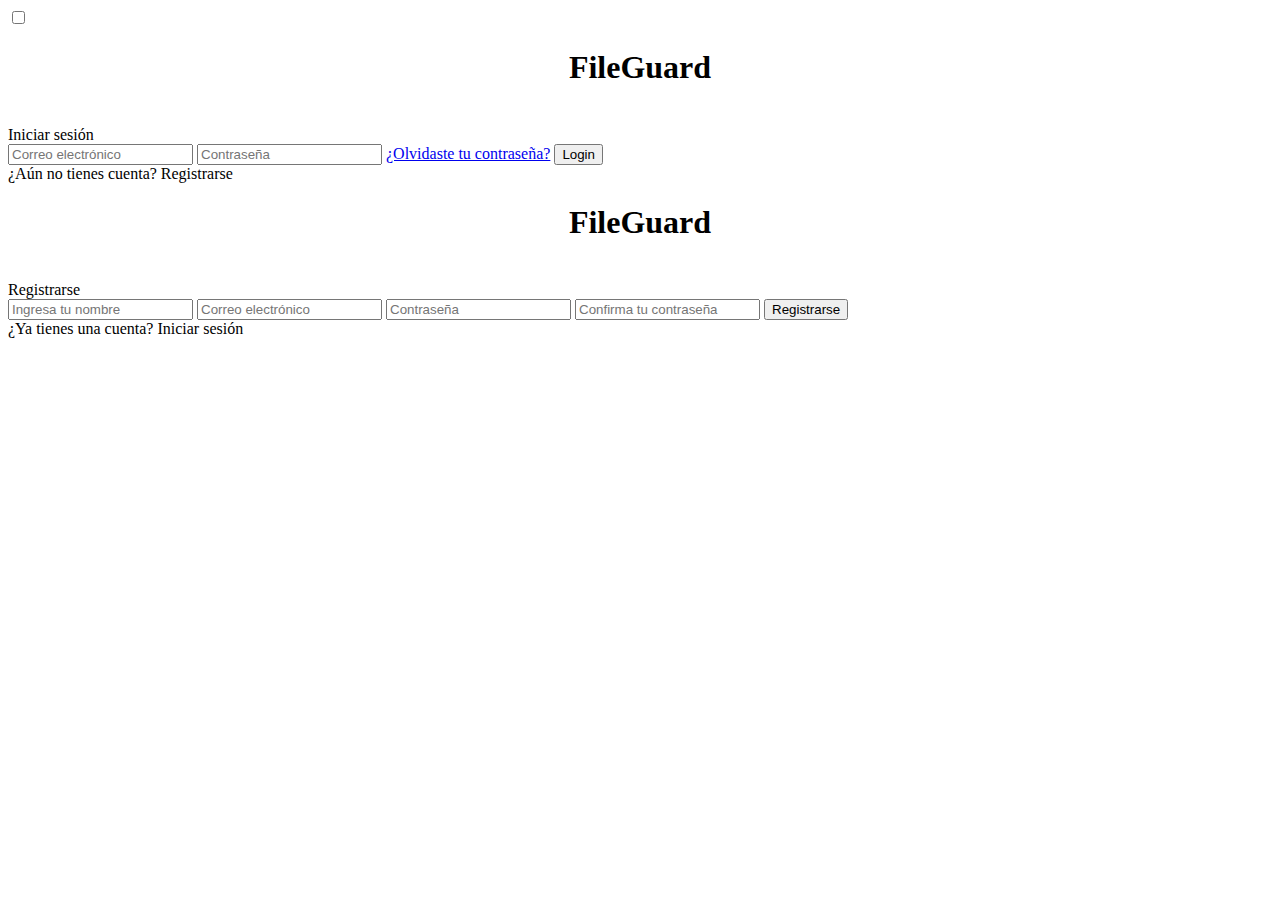
==== commit 6b11ef6e: "Update index.html" ====
--- a/index.html
+++ b/index.html
@@ -3,430 +3,51 @@
     <head>
         <meta charset="UTF-8">
         <meta name="viewport" content="width=device-width, initial-scale=1.0">
-        <link href="https://cdn.jsdelivr.net/npm/bootstrap@5.3.3/dist/css/bootstrap.min.css" rel="stylesheet">
-        <script src="https://cdn.jsdelivr.net/npm/bootstrap@5.3.3/dist/js/bootstrap.bundle.min.js"></script>
-        <script src='https://kit.fontawesome.com/a076d05399.js' crossorigin='anonymous'></script>
-
-        <link rel="stylesheet" href="https://www.w3schools.com/w3css/4/w3.css">
-
-        <link rel="stylesheet" href="https://www.w3schools.com/lib/w3-theme-blue-grey.css">
-
-        <link rel="stylesheet" href="https://cdnjs.cloudflare.com/ajax/libs/font-awesome/5.15.1/css/all.min.css"> <!-- ContactoIcons -->
-        <link rel="stylesheet" href="https://cdnjs.cloudflare.com/ajax/libs/font-awesome/4.7.0/css/font-awesome.min.css">
-
-        <script src="https://code.jquery.com/jquery-3.6.0.min.js"></script>
-
-        <script src="script.js"></script>
-        <link rel="stylesheet" type="text/css" href="index.css">
-        <title>Rian Soluciones</title>
-        <link rel="icon" type="image/png" href="https://riansoluciones.com/wp-content/uploads/2025/01/1_LOGO_Blanco.png">
+        <meta http-equiv="X-UA-Compatible" content="ie=edge">
+        <title>FileGuard</title>
+        <link rel="stylesheet" href="css/index.css">
     </head>
-
-    <header class="header-bg">
-        <!----- BARRA CON LOGO ----->
-        <div class="w3-top">
-            <div class="w3-bar w3-center nav">
-                <a href="" style="width:50%" class="w3-bar-item w3-mobile">
-                    <img src="https://riansoluciones.com/wp-content/uploads/2025/01/2_LOGO_Color_envolvente.png" loading="lazy"></a> 
-
-                <a href="#contacto" class="w3-bar-item">
-                    <input type="button" class="w3-btn w3-round-xxlarge bContact" value="Contáctanos"></a>
-
-                <a href="tel:+2222465385" class="w3-bar-item ">
-                    <button type="submit" class="w3-btn w3-round-xxlarge bContact2"><i class='fas fa-phone fa-flip-horizontal'></i> Llámanos
-                    </button></a>
-
-                <a href="https://wa.me/2213565304" class="w3-bar-item ">
-                    <button type="submit" class="w3-btn w3-round-xxlarge bContact2"><i class="fa fa-whatsapp"></i> Escríbenos
-                    </button></a>
+    <body>
+        <div class="container">
+            <input type="checkbox" id="check">
+            <div class="login form">
+            <center>
+                <span class="solar--inbox-archive-bold"></span>
+                <h1>FileGuard</h1></center>
+            <br>
+            <header>Iniciar sesión</header>
+            <form action="#">
+                
+                <input type="text" name="email" placeholder="Correo electrónico">
+                <input type="password" name="pass" placeholder="Contraseña">
+                <a href="#">¿Olvidaste tu contraseña?</a>
+                <input type="button" class="button" value="Login">
+            </form>
+            <div class="signup">
+                <span class="signup">¿Aún no tienes cuenta?
+                <label for="check">Registrarse</label>
+                </span>
+            </div>
+            </div>
+            <div class="registration form">
+            <center>
+                <span class="solar--inbox-archive-bold"></span>
+                <h1>FileGuard</h1></center>
+            <br>
+            <header>Registrarse</header>
+            <form action="#">
+                <input type="text" name="name" placeholder="Ingresa tu nombre">
+                <input type="text" name="email" placeholder="Correo electrónico">
+                <input type="password" name="pass" placeholder="Contraseña">
+                <input type="password" name="pass" placeholder="Confirma tu contraseña">
+                <input type="button" class="button" value="Registrarse">
+            </form>
+            <div class="signup">
+                <span class="signup">¿Ya tienes una cuenta?
+                <label for="check">Iniciar sesión</label>
+                </span>
+            </div>
             </div>
         </div>
-        
-        <!----- TEXTO DE HEADER ----->
-        <div class="w3-row sec1">
-            <div class="w3-container w3-half">
-                <br>
-                <h1><b>Entendemos tus necesidades,
-                creamos <span class="yellow">soluciones</b></span>
-                
-                <p><b>Nuestro objetivo es lograr más con menos, siempre entender tus necesidades y proponer 
-                        la mejor solución que permita cumplirlas.</b>
-                </p>
-                <br>
-                <a href="tel:+2222465385">
-                    <button type="submit" class="w3-btn w3-round-large btndark"><i class='fas fa-phone fa-flip-horizontal'></i> 2222465385
-                    </button></a>
-                <a href="https://wa.me/2213565304">
-                    <button type="submit" class="w3-btn w3-round-large btndark"><i class="fa fa-whatsapp"></i> 2213565304
-                    </button></a>
-            </div>
-            <div class="w3-container w3-half">
-                <img src="https://riansoluciones.com/wp-content/uploads/2025/01/Ingeniero-Ivan-Sotomayor-CELULAR.png" loading="lazy">
-            </div>
-        </div>   
-    </header>
-
-    <body>
-        <!-- Botón para desplazarse hacia arriba -->
-        <a href="javascript:void(0);" class="ir-arriba" title="Volver arriba">
-            <span>      
-                <i class='fas fa-arrow-alt-circle-up' style='font-size:36px'></i>
-            </span>
-        </a>
-
-        <!----- PANEL DE DATOS ----->
-        <br>
-        <div class="panel">
-            <div class="w3-row">
-                <div class="w3-third w3-container w3-panel w3-leftbar w3-border-white">
-                    <h1>+180</h1>
-                    <p>PROYECTOS TERMINADOS</p>
-                </div>
-                <div class="w3-third w3-container w3-panel w3-leftbar w3-border-white">
-                    <h1>+14</h1>
-                    <p>AÑOS DE EXPERIENCIA</p>
-                </div>
-                <div class="w3-third w3-container w3-panel w3-leftbar w3-border-white">
-                    <h1>+30</h1>
-                    <p>COLABORADORES</p>
-                </div>
-            </div>
-        </div>
-
-        <!----- NUESTRA OFERTA ----->
-        <div class="w3-container">
-            <center><h2>Cómo funcionan nuestros servicios</h2></center>
-            <iframe src="timeline.html" width="100%" height="500px" style="border: none;"></iframe>
-   
-        </div>
-
-        <!----- SOBRE NOSOTROS ----->
-        <div class="about w3-container">
-            <center>
-            <div class="about_text">
-                <h2>SOBRE NOSOTROS</h2>
-                <p>Somos una empresa poblana dedicada a hacer realidad el sueño de tener un hogar propio a través de la construcción 
-                de viviendas con costos honestos y transparentes. Nos especializamos en diseñar y construir espacios personalizados
-                que se adaptan al estilo de vida y necesidades de cada familia, garantizando calidad, seguridad y confort.
-            </p>
-            </div>
-            </center>
-        </div>
-        <br>
-
-        <!----- ¿CUANTO CUESTA UN PLANO? ----->
-        <div class="elg">
-            <div class="w3-row">
-                <div class="w3-container w3-half row2">
-                    <img src="https://riansoluciones.com/wp-content/uploads/2023/03/pexels-matej-716661-scaled.jpg" 
-                    style="width: 100%; height: auto;" loading="lazy"> 
-                </div>
-                <div class="w3-container w3-half row1">
-                    <h2>¿Cuál es el costo de elaborar un plano?</h2>
-                    <p>Esta es una pregunta que recibimos con frecuencia. Aunque parece tan simple como un dibujo 
-                        hecho con regla sobre papel, en realidad es mucho más que eso. El costo de realizar un plano 
-                        para tu proyecto de construcción depende de la complejidad y los detalles requeridos. 
-                        Te ofrecemos soluciones personalizadas para diseñar planos que se adapten a tus necesidades, 
-                        asegurando que cada detalle cumpla con las normativas y expectativas. </p>
-                    <span style="color: #354a68; font-size: 18px;"><b>¿Quieres una cotización?</b></span>
-                    <br>
-                    <a href="#contacto" style="width:50%; margin-bottom: 2%;" class="w3-bar-item">
-                        <input type="button" class="w3-btn w3-round-xxlarge bContact" value="Contáctanos"></a>
-                    <br><br>
-                </div>
-            </div>
-        </div>
-        <br>
-
-        <!----- CONSTRUIR MI TERRENO ----->
-        <div class="w3-row">
-            <div class="w3-container w3-twothird oferta">
-                <center>
-                <h2>¿Cuánto cuesta <span class="yellow">construir por m²</span>?</h2>
-                </center> 
-                    <p> 
-                        Una forma sencilla de aproximarte al costo de tu construcción es multiplicando los metros cuadrados que planeas 
-                        construir por el costo promedio de construcción por m². En Puebla, los precios por metro cuadrado son aproximadamente:
-                        <ul>
-                            <li><b>Interés Social:</b> $8,000 a $10,000 MXN</li>
-                            <li><b>Residencial medio:</b> $12,000 a $14,000 MXN</li>
-                            <li><b>Residencial alto:</b> $14,000 a $17,000 MXN</li>
-                            <li><b>Lujo:</b> $18,000 MXN o más.</li>
-                        </ul>
-                    </p>
-                    <p>
-                        <span style="color: #354a68;"><b>¡Haz la prueba tú mismo!</b></span>
-                        <br> 
-                        * Recuerda que esto es solo un aproximado. Para un presupuesto más preciso y adaptado a tu proyecto
-                        <a href="#contacto" style="width:50%; " class="w3-bar-item">
-                            <input type="button" class="w3-btn w3-round-xxlarge bContact" value="contáctanos"></a>
-                        <br>
-                    </p>   
-            </div>
-            <div class="w3-container w3-third">
-                <div class="calculator">
-                    <br>
-                    <label for="metros">Metros cuadrados a construir:</label>
-                    <input type="number" id="metros" placeholder="Ingresa los m²" min="1">
-                    <br><br>
-                    <label for="tipo">Selecciona el tipo de vivienda:</label>
-                    <select id="tipo">
-                        <option value="8000-10000">Interés Social ($8,000 - $10,000 MXN/m²)</option>
-                        <option value="12000-14000">Residencial Medio ($12,000 - $14,000 MXN/m²)</option>
-                        <option value="14000-17000">Residencial Alto ($14,000 - $17,000 MXN/m²)</option>
-                        <option value="18000-20000">Lujo ($18,000 MXN/m² o más)</option>
-                    </select>
-                    
-                    <center><button class="w3-btn w3-round-large btndark" onclick="calcularCosto()">Calcular</button>
-                    <p id="resultado"></p></center>
-                </div>
-                <br>
-                <br>
-            </div>
-        </div>
-
-        <!----- SUGERENCIAS ----->
-        <center>
-        <div class="tips">
-            <div class="w3-row">
-                <h2><span class="yellow">¡Ten cuidado con esto!</span>
-                    Sugerencias para tener en cuenta</h2>
-                <br>
-                <div class="w3-third w3-container">
-                    <dl>
-                        <dt><i class="fa fa-check"></i> Desconfía de presupuestos por metro cuadrado fijo</dt>
-                        <dt><i class="fa fa-check"></i> Verifica la experiencia y trayectoria del constructor </dt>
-                    </dl>
-                    <span class="material-symbols--construction-rounded"></span>
-                </div>
-                <div class="w3-third w3-container">
-                    <dl>
-                       <dt><i class="fa fa-check"></i> Considera las características de tu terreno antes de construir </dt>
-                       <dt><i class="fa fa-check"></i> Solicita un catálogo de conceptos detallado</dt>
-                    </dl>
-                    <span class="mdi--construction"></span>
-                </div>
-                <div class="w3-third w3-container">
-                    <dl>
-                        <dt><i class="fa fa-check"></i> La autoconstrucción puede ser más costosa y problemática de lo que imaginas </dt>
-                        <dt><i class="fa fa-check"></i> <span class="yellow">Siempre trabaja con un proyecto arquitectónico</span></dt>
-                    </dl>
-                    <span class="material-symbols--construction-rounded"></span>
-                </div>
-            </div>
-        </div>
-        </center>
-        <br>
-
-        <!----- PROYECTO ARQUITECTONICO ----->
-        <div class="w3-container proyarqu">
-            <center>
-            <h2>
-                ¿Por qué trabajar con un <span class="yellow">proyecto arquitectónico</span>?
-            </h2>
-            <p>Un buen proyecto arquitectónico y estructural evita errores, sobrecostos y desperdicio de materiales, 
-                además de garantizar una construcción segura y funcional.</p>
-            <br>
-            <div class="video-container2">
-                <iframe src="https://www.youtube.com/embed/G6NBav-CPsU?si=XUGkase1S0qkNntA" 
-                        title="YouTube video player" 
-                        frameborder="0" 
-                        allow="accelerometer; autoplay; clipboard-write; encrypted-media; gyroscope; picture-in-picture; web-share" 
-                        referrerpolicy="strict-origin-when-cross-origin" 
-                        allowfullscreen></iframe>
-            </div>
-        </center> 
-        </div>
-        <br><br>
-
-        <!----- NUESTROS PROYECTOS ----->
-        <div class="galery">
-            <center>
-                <h2>Nuestros proyectos</h2>
-                <div class="w3-row">
-                    <div class="w3-third w3-container">
-                        <div class="card mx-auto mb-3 image-effect project-card" data-project="dublin">
-                            <img class="card-img-top" src="https://riansoluciones.com/wp-content/uploads/2023/01/DUBLIN-PORT.png" 
-                            alt="Casa Dublín" style="width: 100%;" loading="lazy">
-                            <div class="card-body text-center">
-                                <h4 class="card-title">Casa Dublín</h4>
-                            </div>
-                        </div>
-                    </div>
-                    <div class="w3-third w3-container">
-                        <div class="card mx-auto mb-3 image-effect project-card" data-project="toscana">
-                            <img class="card-img-top" src="https://riansoluciones.com/wp-content/uploads/2023/01/TOSCANA-PORT.png" 
-                            alt="Toscana" style="width: 100%;" loading="lazy">
-                            <div class="card-body text-center">
-                                <h4 class="card-title">Toscana</h4>
-                            </div>
-                        </div>
-                    </div>
-                    <div class="w3-third w3-container">
-                        <div class="card mx-auto mb-3 image-effect project-card" data-project="fratelli">
-                            <img class="card-img-top" src="https://riansoluciones.com/wp-content/uploads/2023/01/CUETARA.png"
-                            alt="Casa Fratelli" style="width: 100%;" loading="lazy">
-                            <div class="card-body text-center">
-                                <h4 class="card-title">Casa Fratelli</h4>
-                            </div>
-                        </div>
-                    </div>
-                </div>
-            <a href="https://riansoluciones.com/galeria-de-proyectos/">
-                <button type="submit" class="w3-btn w3-round-xxlarge bContact">Ver más</button>
-            </a>
-            <br><br>
-        </center>
-        </div>
-
-        <!----- MODAL CON CARRUSEL ----->
-        <center>
-        <div class="modal fade" id="imageCarouselModal" tabindex="-1" aria-labelledby="carouselModalLabel" aria-hidden="true">
-            <div class="modal-dialog modal-dialog-centered">
-                <div class="modal-content">
-                    <div class="modal-body text-center">
-                        <div id="carouselExample" class="carousel slide" data-bs-ride="carousel">
-                            <div class="carousel-inner" id="carousel-images"></div>
-                            <button class="carousel-control-prev" type="button" data-bs-target="#carouselExample" data-bs-slide="prev">
-                                <span class="carousel-control-prev-icon" aria-hidden="true"></span>
-                            </button>
-                            <button class="carousel-control-next" type="button" data-bs-target="#carouselExample" data-bs-slide="next">
-                                <span class="carousel-control-next-icon" aria-hidden="true"></span>
-                            </button>
-                        </div>
-                    </div>
-                </div>
-            </div>
-        </div>
-        </center>    
-        <br>
-
-        <!----- OPINIÓN CLIENTES ----->
-        <div class="clientes">
-            <h2>
-                La <span class="yellow">opinión</span> de nuestros 
-                <span class="yellow">clientes</span>
-            </h2>
-            <div class="w3-row">
-                <div class="w3-third w3-container">
-                    <div class="card mx-auto mb-3 w3-theme-l1">
-
-                        <img class="card-img-top w3-circle" src="https://riansoluciones.com/wp-content/uploads/2025/01/Captura-de-pantalla-2025-01-31-124054.png" 
-                        alt="Card image" style="width: 60%;" loading="lazy">
-
-                        <div class="card-body text-center">
-                        <div class="card-body">
-                        <h4 class="card-title"><b>Luz y Gerardo</b>
-                            <br>Casa Hallazgo</h4>
-                        <p class="card-text">“Estamos muy agradecidos con el ingeniero Iván y su equipo de trabajo. 
-                            Durante el proceso de construcción siempre encontraron soluciones rápidas y eficientes."</p>
-                        </div>
-                        </div>
-                    </div>
-                </div>
-                <div class="w3-third w3-container">
-                    <div class="card mx-auto mb-3">
-
-                        <img class="card-img-top w3-circle" src="https://riansoluciones.com/wp-content/uploads/2023/02/cropped-yasen.png" 
-                        alt="Card image" style="width: 66%;" loading="lazy">
-
-                        <div class="card-body text-center">
-                        <div class="card-body">
-                        <h4 class="card-title"><b>Familia Castillo</b>
-                            <br>Casa Franco</h4>
-                        <p class="card-text">“Fue muy buena la experiencia, desde la primera cita hubo empatía, nos entendiste perfecto a lo que buscábamos."</p>
-                        </div>
-                        </div>
-                    </div>
-                </div>
-                <div class="w3-third w3-container">
-                    <div class="card mx-auto mb-3 w3-theme-l1">
-
-                        <img class="card-img-top w3-circle" src="https://riansoluciones.com/wp-content/uploads/2023/02/Dublin-1.png"
-                        alt="Card image" style="width: 60%;" loading="lazy">
-
-                        <div class="card-body text-center">
-                        <div class="card-body">
-                            <h4 class="card-title"><b>Familia Garrido</b>
-                                <br>Casa Dublín</h4>
-                            <p class="card-text">"Nos encantó que manejara con mucha claridad los planes, costos y gastos, además 
-                                nos ayudó en cómo hacer de este plan un negocio rentable"</p>
-                        </div>
-                        </div>
-                    </div>
-                </div>
-            </div>
-        </div>
-
-        <!----- FORMULARIO DE CONTACTO FINAL ----->
-        <div id="contacto" class="end">
-            <div class="w3-row">
-                <div class="text w3-half w3-container ">
-                    <h1>
-                    <b>¿Necesitas una cotización?
-                    <span class="yellow">Contáctanos!</span></b>
-                    </h1>
-                </div>
-                <div class="w3-half w3-container form2">
-                    <form id="contactForm" action="https://formspree.io/f/xgvokgdd" method="POST">
-                        <div class="mb-3 mt-3">
-                            <label for="name" class="form-label">Nombre:</label>
-                            <input type="text" class="form-control" id="name" placeholder="Ingrese su nombre" name="name" required>
-                        </div>
-                        <div class="mb-3">
-                            <label for="email" class="form-label">Correo electrónico:</label>
-                            <input type="email" class="form-control" id="email" placeholder="correo@email.com" name="email" required>
-                        </div>
-                        <div class="mb-3 mt-3">
-                            <label for="num" class="form-label">Número:</label>
-                            <input type="text" class="form-control" id="num" placeholder="000 000 00 00" name="num" required>
-                        </div>
-                        <center>
-                            <button type="submit" class="w3-btn w3-round-xxlarge btndark">Enviar</button>
-                            <button type="reset" class="w3-btn w3-round-xxlarge btndark">Borrar</button>
-                        </center>
-                    </form>
-                </div>
-            </div>
-        </div>
-
     </body>
-
-    <!----- FOOTER ----->
-    <footer>
-        <div class="w3-container">
-            <br>
-                <center><img src="https://riansoluciones.com/wp-content/uploads/2025/01/1_LOGO_Blanco.png" style="width: 10%;" loading="lazy"></center>
-            <div class="w3-row">
-                <div class="w3-third w3-container">
-                    <center>
-                    <p><b>Otros servicios</b></p></a>
-                    <p><a href="https://riansoluciones.com/">Remodelación
-                    <br>Inmobiliaria</a></p>
-                    </center>
-                </div>
-                <div class="w3-third w3-container">
-                    <p>
-                        <i class="fas fa-map-marker-alt" ></i>C. 14 Sur 1101, Barrio de Analco, Puebla, Pue.
-                        <br><i class='fas fa-phone'></i> Tel <a href="tel:+2222465385">222 246 5385</a> Cel <a href="https://wa.me/2213565304">221 356 5304</a>
-                        <br><i class='far fa-envelope-open'></i> <a href="mailto:contacto@riansoluciones.com">contacto@riansoluciones.com</a>
-                    </p>
-                </div>
-                <div class="w3-third w3-container">
-                    <center>
-                    <br>
-                    <a href="https://www.instagram.com/riansoluciones/"><img src="https://riansoluciones.com/wp-content/uploads/2023/08/instagram-2.png" style="width: 10%; margin-right: 3%;"></a>
-
-                    <a href="https://www.facebook.com/riansoluciones"><img src="https://riansoluciones.com/wp-content/uploads/2023/08/facebook-2.png" style="width: 10%; margin-right: 3%;"></a>
-
-                    <a href="https://www.youtube.com/channel/UC0mhnen-j2heW1OD36TzG1Q"><img src="https://riansoluciones.com/wp-content/uploads/2023/08/youtube-3.png" style="width: 9%; margin-right: 3%;"></a>
-
-                    <a href="https://www.tiktok.com/@riansoluciones"><img src="https://riansoluciones.com/wp-content/uploads/2023/08/tik-tok-2.png" style="width: 10%;"></a>
-                    </center>
-                </div>
-            </div>
-            <center><p>© 2025 Rian Soluciones.</p></center>
-        </div>
-    </footer>
-
 </html>
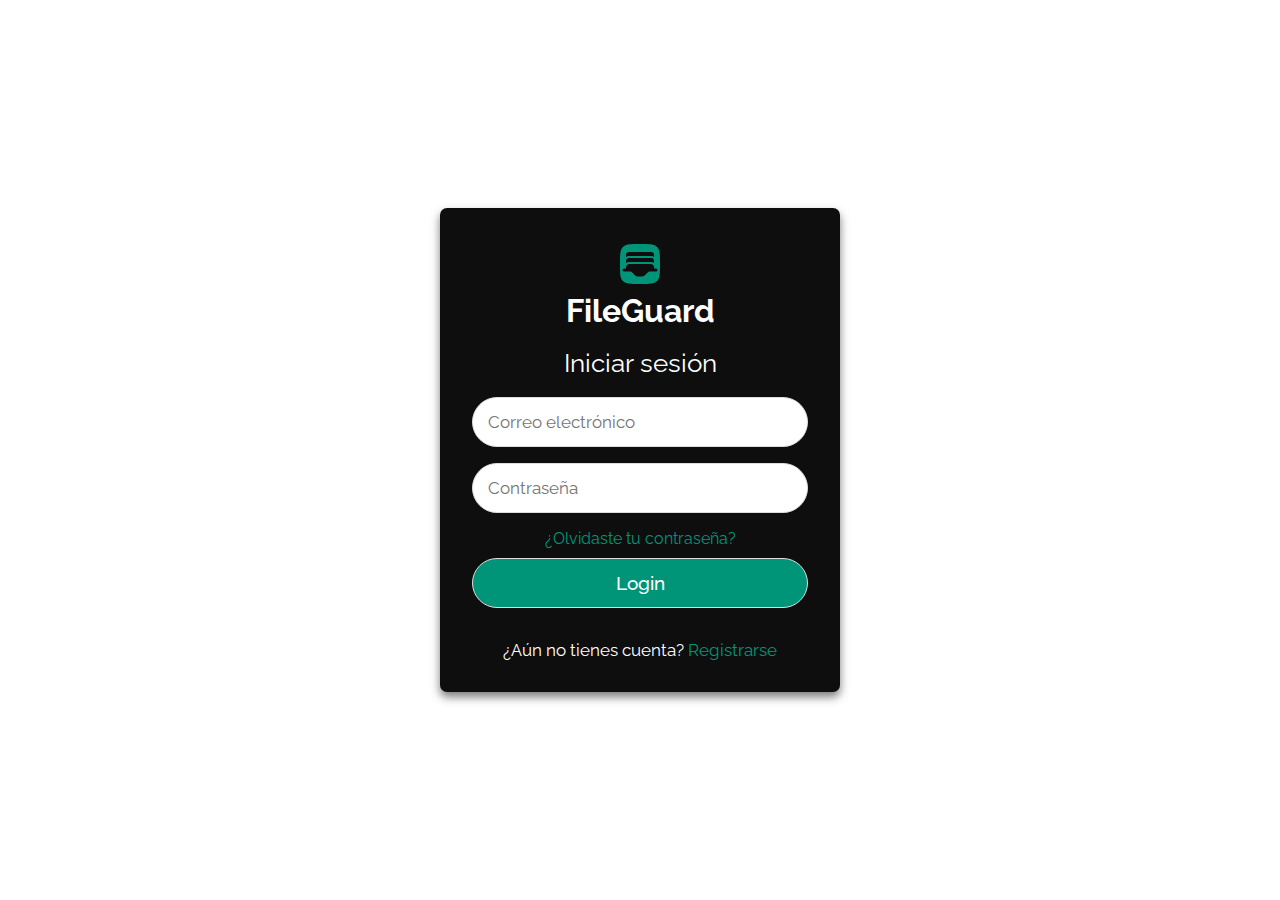
==== commit e4c5444a: "Update index.html" ====
--- a/index.html
+++ b/index.html
@@ -1,23 +1,24 @@
 <!DOCTYPE html>
 <html lang="en">
-    <head>
-        <meta charset="UTF-8">
-        <meta name="viewport" content="width=device-width, initial-scale=1.0">
-        <meta http-equiv="X-UA-Compatible" content="ie=edge">
-        <title>FileGuard</title>
-        <link rel="stylesheet" href="css/index.css">
-    </head>
-    <body>
-        <div class="container">
-            <input type="checkbox" id="check">
-            <div class="login form">
+<head>
+    <meta charset="UTF-8">
+    <meta name="viewport" content="width=device-width, initial-scale=1.0">
+    <meta http-equiv="X-UA-Compatible" content="ie=edge">
+    <title>FileGuard</title>
+    <link rel="stylesheet" href="css/index.css">
+</head>
+<body>
+    <div class="container">
+        <input type="checkbox" id="check">
+        <div class="login form">
             <center>
                 <span class="solar--inbox-archive-bold"></span>
-                <h1>FileGuard</h1></center>
+                <h1>FileGuard</h1>
+            </center>
             <br>
             <header>Iniciar sesión</header>
+            <br>
             <form action="#">
-                
                 <input type="text" name="email" placeholder="Correo electrónico">
                 <input type="password" name="pass" placeholder="Contraseña">
                 <a href="#">¿Olvidaste tu contraseña?</a>
@@ -28,13 +29,15 @@
                 <label for="check">Registrarse</label>
                 </span>
             </div>
-            </div>
-            <div class="registration form">
+        </div>
+        <div class="registration form">
             <center>
                 <span class="solar--inbox-archive-bold"></span>
-                <h1>FileGuard</h1></center>
+                <h1>FileGuard</h1>
+            </center>
             <br>
             <header>Registrarse</header>
+            <br>
             <form action="#">
                 <input type="text" name="name" placeholder="Ingresa tu nombre">
                 <input type="text" name="email" placeholder="Correo electrónico">
@@ -47,7 +50,7 @@
                 <label for="check">Iniciar sesión</label>
                 </span>
             </div>
-            </div>
         </div>
-    </body>
+    </div>
+</body>
 </html>
--- a/css/index.css
+++ b/css/index.css
@@ -0,0 +1,120 @@
+@import url('https://fonts.googleapis.com/css2?family=Raleway:wght@100..900&display=swap');
+
+* {
+  margin: 0;
+  padding: 0;
+  box-sizing: border-box;
+  font-family: "Raleway", sans-serif;
+}
+
+body {
+  min-height: 100vh;
+  display: flex;
+  align-items: center;
+  justify-content: center;
+  background-image: url("https://t3.ftcdn.net/jpg/05/15/29/74/360_F_515297408_GRDBJY7xu6b5di37wldGRrJ2Y2Coyzp7.jpg");
+  padding: 20px;
+}
+
+.container {
+  width: 100%;
+  max-width: 400px;
+  background: #0E0E0E;
+  padding: 2rem;
+  border-radius: 7px;
+  box-shadow: 0 5px 10px rgba(0, 0, 0, 0.521);
+  color: #fff;
+  text-align: center;
+}
+header{
+  font-size: 26px;
+}
+.container .registration {
+  display: none;
+}
+
+#check:checked ~ .registration {
+  display: block;
+}
+
+#check:checked ~ .login {
+  display: none;
+}
+
+#check {
+  display: none;
+}
+
+.form input {
+  width: 100%;
+  height: 50px;
+  padding: 0 15px;
+  font-size: 17px;
+  margin-bottom: 1rem;
+  border: 1px solid #ddd;
+  border-radius: 30px;
+  outline: none;
+}
+
+.form input.button {
+  background: #009579;
+  color: #fff;
+  font-size: 1.2rem;
+  font-weight: 500;
+  cursor: pointer;
+  transition: 0.4s;
+  margin-top: 10px;
+}
+
+.form input.button:hover {
+  background: #006653;
+}
+
+.form a {
+  font-size: 16px;
+  color: #009579;
+  text-decoration: none;
+}
+
+.form a:hover {
+  text-decoration: underline;
+}
+
+.signup {
+  font-size: 17px;
+  margin-top: 1rem;
+}
+
+.signup label {
+  color: #009579;
+  cursor: pointer;
+}
+
+.signup label:hover {
+  text-decoration: underline;
+}
+
+@media (max-width: 600px) {
+  .container {
+    width: 90%;
+    padding: 1.5rem;
+  }
+  .form input {
+    font-size: 16px;
+  }
+  .form input.button {
+    font-size: 1rem;
+  }
+  .signup {
+    font-size: 15px;
+  }
+}
+
+.solar--inbox-archive-bold {
+  display: inline-block;
+  width: 48px;
+  height: 48px;
+  background-repeat: no-repeat;
+  background-size: 100% 100%;
+  background-image: url("data:image/svg+xml,%3Csvg xmlns='http://www.w3.org/2000/svg' viewBox='0 0 24 24'%3E%3Cpath fill='%23009579' fill-rule='evenodd' d='M2 12c0-4.714 0-7.071 1.464-8.536C4.93 2 7.286 2 12 2s7.071 0 8.535 1.464C22 4.93 22 7.286 22 12s0 7.071-1.465 8.535C19.072 22 16.714 22 12 22s-7.071 0-8.536-1.465C2 19.072 2 16.714 2 12m3-3.5v-1A1.5 1.5 0 0 1 6.5 6h11A1.5 1.5 0 0 1 19 7.5v1a2.5 2.5 0 0 0-1.5-.5h-11c-.563 0-1.082.186-1.5.5m0 2v1a2.5 2.5 0 0 1 1.5-.5h11a2.5 2.5 0 0 1 1.5.5v-1A1.5 1.5 0 0 0 17.5 9h-11A1.5 1.5 0 0 0 5 10.5m15 3.75a.75.75 0 1 1 0 1.5h-2.343c-.879 0-1.11.013-1.307.095c-.198.082-.37.236-.991.857l-.305.305c-.432.432-.773.774-1.207.98q-.122.057-.248.102c-.453.162-.936.162-1.547.161h-.218c-.646 0-1.157.001-1.63-.178a3 3 0 0 1-.26-.114c-.452-.227-.797-.603-1.235-1.079l-.11-.121c-.59-.64-.753-.799-.944-.889l-.061-.027c-.195-.079-.424-.092-1.293-.092H4a.75.75 0 0 1 0-1.5h1.02v-1A1.5 1.5 0 0 1 6.5 12h11a1.5 1.5 0 0 1 1.48 1.25v1z' clip-rule='evenodd'/%3E%3C/svg%3E");
+}
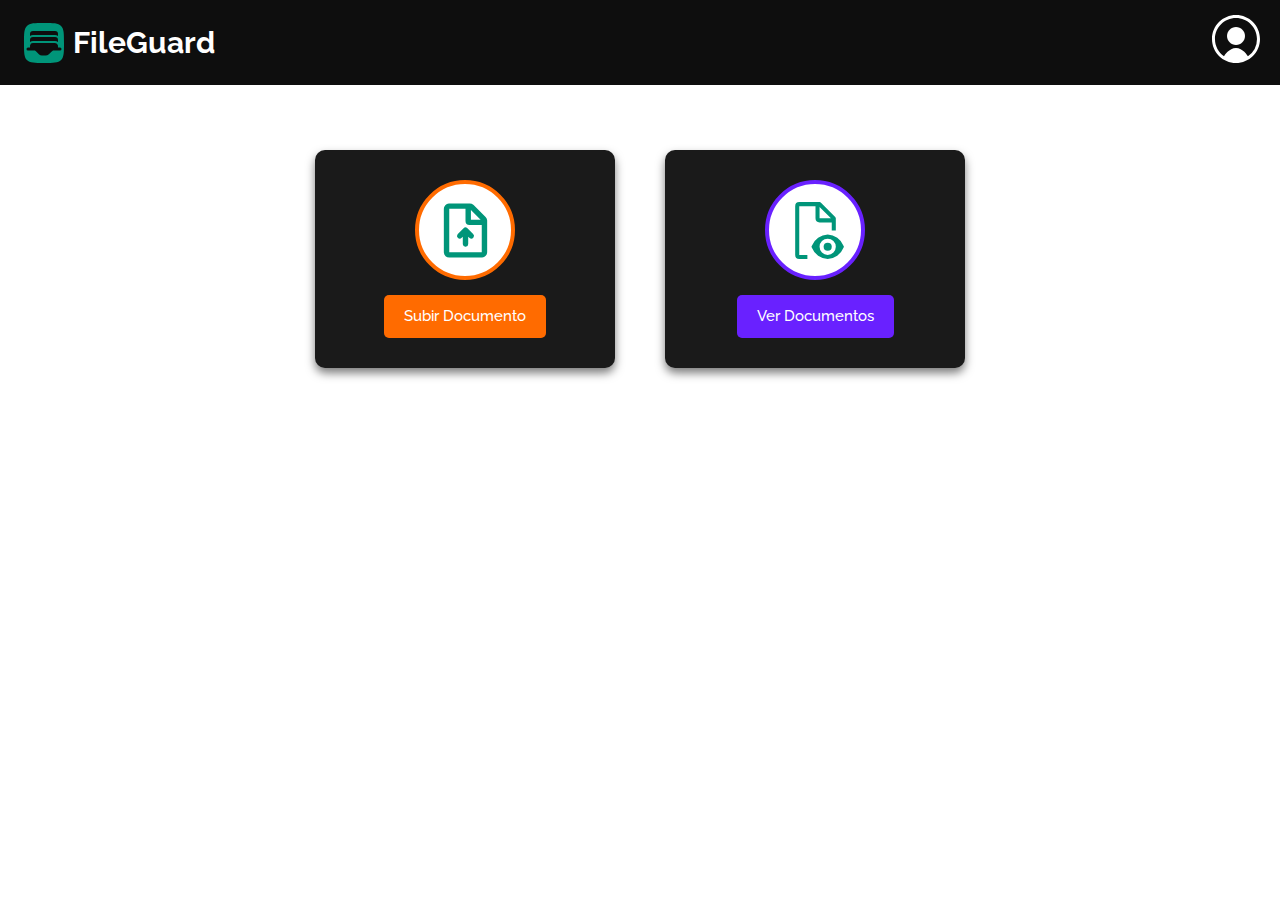
==== commit 10162fbf: "Update and rename" ====
--- a/index.html
+++ b/index.html
@@ -1,56 +1,43 @@
 <!DOCTYPE html>
-<html lang="en">
+<html lang="es">
 <head>
     <meta charset="UTF-8">
     <meta name="viewport" content="width=device-width, initial-scale=1.0">
-    <meta http-equiv="X-UA-Compatible" content="ie=edge">
-    <title>FileGuard</title>
-    <link rel="stylesheet" href="css/index.css">
+    <link rel="stylesheet" href="https://www.w3schools.com/w3css/4/w3.css">
+    <title>Dashboard</title>
+    <link rel="stylesheet" href="css/styles.css">
 </head>
 <body>
+
+    <!-- Barra de Navegación -->
+    <div class="nav">
+        <div class="nav-left">
+            <span class="solar--inbox-archive-bold"></span>
+            <h1> FileGuard</h1>
+        </div> 
+    
+        <a href="perfilUsuario.html" class="nav-right">
+            <span class="qlementine-icons--user-16"></span>
+        </a>
+    </div>
+
+    <br><br>
+
     <div class="container">
-        <input type="checkbox" id="check">
-        <div class="login form">
-            <center>
-                <span class="solar--inbox-archive-bold"></span>
-                <h1>FileGuard</h1>
-            </center>
-            <br>
-            <header>Iniciar sesión</header>
-            <br>
-            <form action="#">
-                <input type="text" name="email" placeholder="Correo electrónico">
-                <input type="password" name="pass" placeholder="Contraseña">
-                <a href="#">¿Olvidaste tu contraseña?</a>
-                <input type="button" class="button" value="Login">
-            </form>
-            <div class="signup">
-                <span class="signup">¿Aún no tienes cuenta?
-                <label for="check">Registrarse</label>
-                </span>
+        <div class="card-item">
+            <div class="image">
+                <span class="mingcute--file-upload-line"></span>
             </div>
+            <button onclick="location.href='documentos.html'" class="btn">Subir Documento</button>
         </div>
-        <div class="registration form">
-            <center>
-                <span class="solar--inbox-archive-bold"></span>
-                <h1>FileGuard</h1>
-            </center>
-            <br>
-            <header>Registrarse</header>
-            <br>
-            <form action="#">
-                <input type="text" name="name" placeholder="Ingresa tu nombre">
-                <input type="text" name="email" placeholder="Correo electrónico">
-                <input type="password" name="pass" placeholder="Contraseña">
-                <input type="password" name="pass" placeholder="Confirma tu contraseña">
-                <input type="button" class="button" value="Registrarse">
-            </form>
-            <div class="signup">
-                <span class="signup">¿Ya tienes una cuenta?
-                <label for="check">Iniciar sesión</label>
-                </span>
+
+        <div class="card-item">
+            <div class="image2">
+                <span class="carbon--document-view"></span>
             </div>
+            <button onclick="location.href='verdocumentos.html'" class="btn2">Ver Documentos</button>
         </div>
     </div>
+
 </body>
 </html>
--- a/css/styles.css
+++ b/css/styles.css
@@ -0,0 +1,210 @@
+@import url('https://fonts.googleapis.com/css2?family=Anton&family=Balsamiq+Sans:ital,wght@0,400;0,700;1,400;1,700&family=Itim&family=Julius+Sans+One&family=Libre+Baskerville:ital,wght@0,400;0,700;1,400&family=Raleway:ital,wght@0,100..900;1,100..900&display=swap');
+* {
+    margin: 0;
+    padding: 0;
+    box-sizing: border-box;
+}
+body {
+    font-family: "Raleway", sans-serif;
+    background-image: url("https://t3.ftcdn.net/jpg/05/15/29/74/360_F_515297408_GRDBJY7xu6b5di37wldGRrJ2Y2Coyzp7.jpg");
+}
+
+/* BARRA DE NAVEGACIÓN */
+.nav {
+    display: flex;
+    background-color: #0E0E0E;
+    align-items: center;
+    justify-content: space-between;
+    width: 100%;
+    padding: 10px 20px;
+    flex-wrap: nowrap; /*que no se apilen*/
+}
+.nav-left {
+    display: flex;
+    align-items: center;
+    gap: 5px;
+    white-space: nowrap; /*que los elementos no se partan*/
+    text-decoration: none;
+}
+.nav h1 {
+    color: #fff;
+    font-weight: 700;
+    font-size: 2rem; /*para que quepa en moviles*/
+    font-family: "Raleway", sans-serif;
+}
+.nav-right {
+    color: #fff;
+}
+
+/* BOTONES DE DASHBOARD */
+.container {
+    display: flex;
+    flex-wrap: wrap;
+    justify-content: center;
+    gap: 50px;
+    padding: 20px;
+    max-width: 1000px;
+    margin: auto;
+}
+.card-item {
+    flex: 1;
+    min-width: 280px;
+    max-width: 300px;;
+    padding: 30px;
+    display: flex;
+    flex-direction: column;
+    align-items: center;
+    justify-content: center;
+    border-radius: 10px;
+    backdrop-filter: blur(10px);
+    background: #1a1a1a;
+    text-align: center;
+    box-shadow: 0 5px 10px rgba(0, 0, 0, 0.521);
+}
+.image {
+    width: 100px;
+    height: 100px;
+    border-radius: 50%;
+    margin-bottom: 15px;
+    border: 4px solid #ff6b00;
+    padding: 4px;
+    background-color: #fff;
+}
+.btn {
+    background-color: #ff6b00;
+    color: #fff;
+    border: none;
+    padding: 10px 20px;
+    border-radius: 5px;
+    cursor: pointer;
+    font-size: 1rem;
+    transition: 0.3s ease;
+    font-weight: 500;
+}
+.image2 {
+    width: 100px;
+    height: 100px;
+    border-radius: 50%;
+    margin-bottom: 15px;
+    border: 4px solid #6921ff;
+    padding: 4px;
+    background-color: #fff;
+}
+.btn2 {
+    background-color: #6921ff;
+    color: #fff;
+    border: none;
+    padding: 10px 20px;
+    border-radius: 5px;
+    cursor: pointer;
+    font-size: 1rem;
+    transition: 0.3s ease;
+    font-weight: 500;
+}
+button:hover {
+    background-color: #006653;
+}
+
+/* PERFIL DE USUARIO */
+.container-user {
+    width: 80%;
+    max-width: 500px;
+    margin: 0 auto;
+    padding: 30px;
+    background-color: #c1a4ff;
+    border-radius: 8px;
+    box-shadow: 0 4px 8px rgba(0, 0, 0, 0.1);
+    color: #fff;
+}
+.container-user h2 {
+    text-align: center;
+    font-size: 24px;
+    margin-bottom: 20px;
+}
+.container-user label {
+    display: block;
+    font-size: 16px;
+    margin: 10px 0 5px;
+}
+.container-user input {
+    height: 50px;
+    width: 100%;
+    padding: 0 15px;
+    font-size: 17px;
+    margin-bottom: 1.3rem;
+    border: 1px solid #ddd;
+    border-radius: 30px;
+    outline: none;
+}
+.container-user button {
+    width: 25%;
+    padding: 10px;
+    margin: 5px;
+    border: none;
+    background-color: #009579;
+    color: white;
+    font-size: 16px;
+    border-radius: 25px;
+    cursor: pointer;
+    transition: background-color 0.3s ease;
+    font-family: "Raleway", sans-serif;
+}
+.container-user button:hover {
+    background-color: #006653;
+}
+.container-user button:nth-child(2) {
+    background-color: #f44336;
+}
+.container-user button:nth-child(2):hover {
+    background-color: #e53935;
+}
+
+/* RESPONSIVO */
+@media (max-width: 600px) {
+    .nav h1 {
+        font-size: 1.5rem; 
+    }    
+    .nav-right {
+        font-size: 20px; 
+    }
+    .container {
+        flex-direction: column;
+        align-items: center;
+    }
+}
+
+.solar--inbox-archive-bold {
+    display: inline-block;
+    width: 48px;
+    height: 48px;
+    background-repeat: no-repeat;
+    background-size: 100% 100%;
+    background-image: url("data:image/svg+xml,%3Csvg xmlns='http://www.w3.org/2000/svg' viewBox='0 0 24 24'%3E%3Cpath fill='%23009579' fill-rule='evenodd' d='M2 12c0-4.714 0-7.071 1.464-8.536C4.93 2 7.286 2 12 2s7.071 0 8.535 1.464C22 4.93 22 7.286 22 12s0 7.071-1.465 8.535C19.072 22 16.714 22 12 22s-7.071 0-8.536-1.465C2 19.072 2 16.714 2 12m3-3.5v-1A1.5 1.5 0 0 1 6.5 6h11A1.5 1.5 0 0 1 19 7.5v1a2.5 2.5 0 0 0-1.5-.5h-11c-.563 0-1.082.186-1.5.5m0 2v1a2.5 2.5 0 0 1 1.5-.5h11a2.5 2.5 0 0 1 1.5.5v-1A1.5 1.5 0 0 0 17.5 9h-11A1.5 1.5 0 0 0 5 10.5m15 3.75a.75.75 0 1 1 0 1.5h-2.343c-.879 0-1.11.013-1.307.095c-.198.082-.37.236-.991.857l-.305.305c-.432.432-.773.774-1.207.98q-.122.057-.248.102c-.453.162-.936.162-1.547.161h-.218c-.646 0-1.157.001-1.63-.178a3 3 0 0 1-.26-.114c-.452-.227-.797-.603-1.235-1.079l-.11-.121c-.59-.64-.753-.799-.944-.889l-.061-.027c-.195-.079-.424-.092-1.293-.092H4a.75.75 0 0 1 0-1.5h1.02v-1A1.5 1.5 0 0 1 6.5 12h11a1.5 1.5 0 0 1 1.48 1.25v1z' clip-rule='evenodd'/%3E%3C/svg%3E");
+  }
+  .qlementine-icons--user-16 {
+    display: inline-block;
+    width: 48px;
+    height: 48px;
+    background-repeat: no-repeat;
+    background-size: 100% 100%;
+    background-image: url("data:image/svg+xml,%3Csvg xmlns='http://www.w3.org/2000/svg' viewBox='0 0 16 16'%3E%3Cpath fill='white' d='M11 7c0 1.66-1.34 3-3 3S5 8.66 5 7s1.34-3 3-3s3 1.34 3 3'/%3E%3Cpath fill='white' fill-rule='evenodd' d='M16 8c0 4.42-3.58 8-8 8s-8-3.58-8-8s3.58-8 8-8s8 3.58 8 8M4 13.75C4.16 13.484 5.71 11 7.99 11c2.27 0 3.83 2.49 3.99 2.75A6.98 6.98 0 0 0 14.99 8c0-3.87-3.13-7-7-7s-7 3.13-7 7c0 2.38 1.19 4.49 3.01 5.75' clip-rule='evenodd'/%3E%3C/svg%3E");
+  }
+
+  .mingcute--file-upload-line {
+    display: inline-block;
+    width: 65px;
+    height: 65px;
+    background-repeat: no-repeat;
+    background-size: 100% 100%;
+    background-image: url("data:image/svg+xml,%3Csvg xmlns='http://www.w3.org/2000/svg' viewBox='0 0 24 24'%3E%3Cg fill='none'%3E%3Cpath d='m12.593 23.258l-.011.002l-.071.035l-.02.004l-.014-.004l-.071-.035q-.016-.005-.024.005l-.004.01l-.017.428l.005.02l.01.013l.104.074l.015.004l.012-.004l.104-.074l.012-.016l.004-.017l-.017-.427q-.004-.016-.017-.018m.265-.113l-.013.002l-.185.093l-.01.01l-.003.011l.018.43l.005.012l.008.007l.201.093q.019.005.029-.008l.004-.014l-.034-.614q-.005-.018-.02-.022m-.715.002a.02.02 0 0 0-.027.006l-.006.014l-.034.614q.001.018.017.024l.015-.002l.201-.093l.01-.008l.004-.011l.017-.43l-.003-.012l-.01-.01z'/%3E%3Cpath fill='%23009579' d='M13.586 2a2 2 0 0 1 1.284.467l.13.119L19.414 7a2 2 0 0 1 .578 1.238l.008.176V20a2 2 0 0 1-1.85 1.995L18 22H6a2 2 0 0 1-1.995-1.85L4 20V4a2 2 0 0 1 1.85-1.995L6 2zM12 4H6v16h12V10h-4.5A1.5 1.5 0 0 1 12 8.5zm-.707 7.173a1 1 0 0 1 1.32-.083l.094.083l2.121 2.121a1 1 0 0 1-1.32 1.498l-.094-.084l-.414-.414V17a1 1 0 0 1-1.993.117L11 17v-2.706l-.414.414a1 1 0 0 1-1.498-1.32l.084-.094zM14 4.414V8h3.586z'/%3E%3C/g%3E%3C/svg%3E");
+    margin-top: 12%;
+}
+.carbon--document-view {
+    display: inline-block;
+    width: 65px;
+    height: 65px;
+    background-repeat: no-repeat;
+    background-size: 100% 100%;
+    background-image: url("data:image/svg+xml,%3Csvg xmlns='http://www.w3.org/2000/svg' viewBox='0 0 32 32'%3E%3Ccircle cx='22' cy='24' r='2' fill='%23009579'/%3E%3Cpath fill='none' d='M22 28a4 4 0 1 1 4-4a4.004 4.004 0 0 1-4 4m0-6a2 2 0 1 0 2 2a2.003 2.003 0 0 0-2-2'/%3E%3Cpath fill='%23009579' d='M29.777 23.479A8.64 8.64 0 0 0 22 18a8.64 8.64 0 0 0-7.777 5.479L14 24l.223.522A8.64 8.64 0 0 0 22 30a8.64 8.64 0 0 0 7.777-5.478L30 24ZM22 28a4 4 0 1 1 4-4a4.005 4.005 0 0 1-4 4'/%3E%3Cpath fill='%23009579' d='M12 28H8V4h8v6a2.006 2.006 0 0 0 2 2h6v4h2v-6a.91.91 0 0 0-.3-.7l-7-7A.9.9 0 0 0 18 2H8a2.006 2.006 0 0 0-2 2v24a2.006 2.006 0 0 0 2 2h4Zm6-23.6l5.6 5.6H18Z'/%3E%3C/svg%3E");
+    margin-top: 12%;
+}